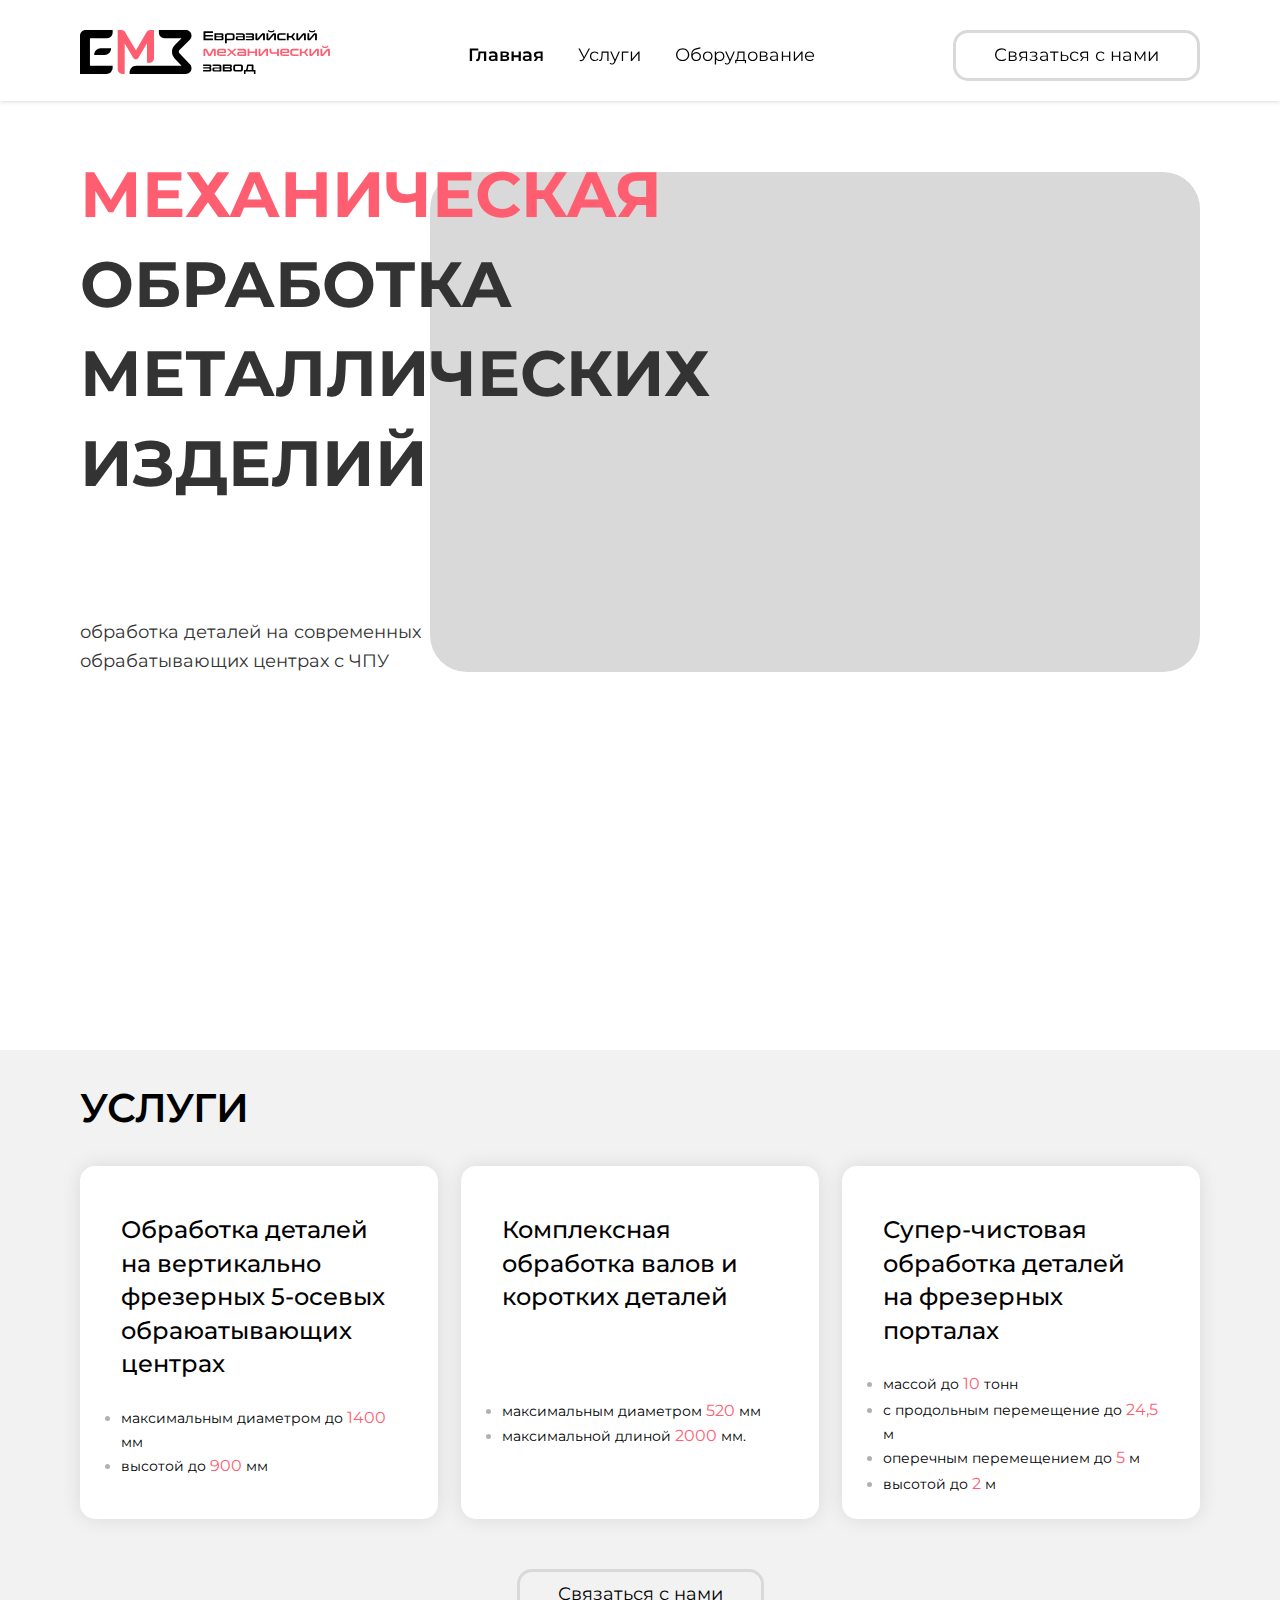
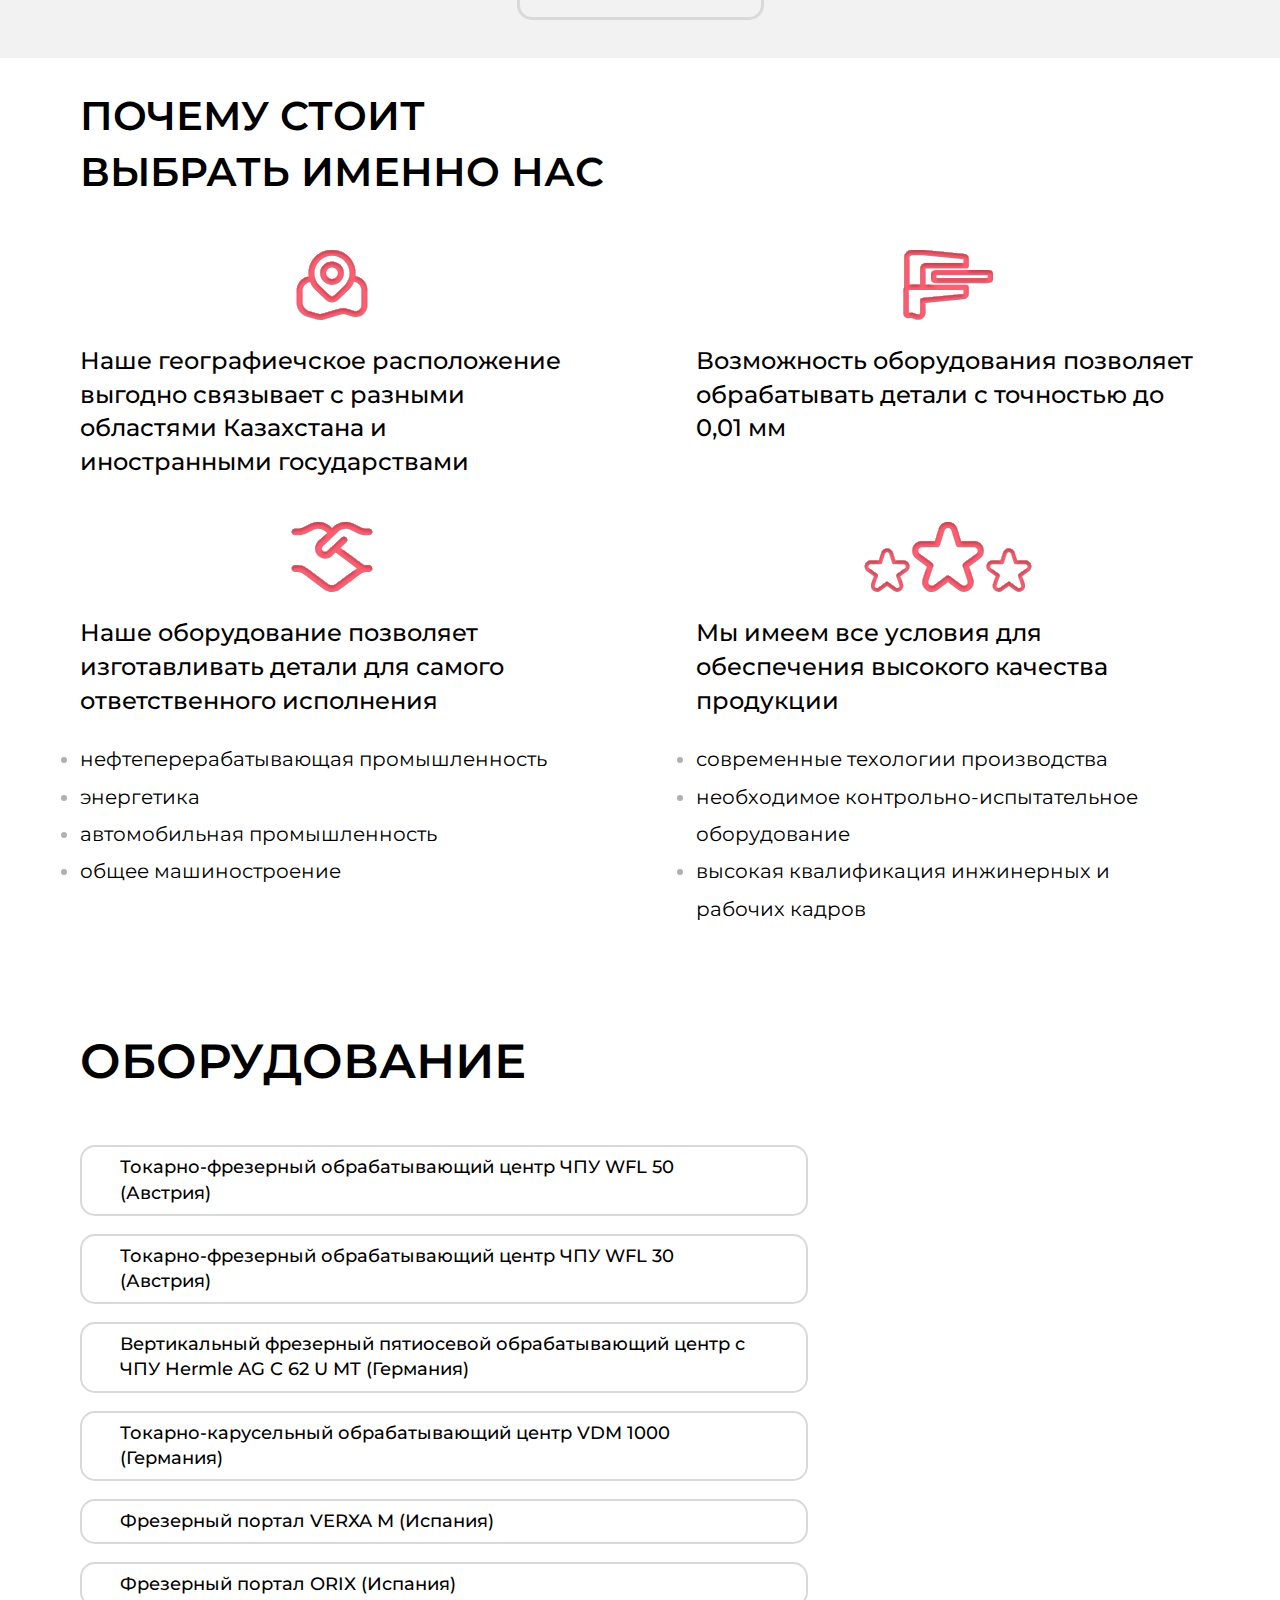
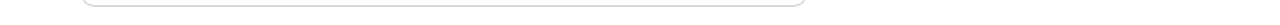
==== index.html @ 98f21f00 "first commit" ====
<!DOCTYPE html>
<html lang="ru">
<head>
    <meta charset="UTF-8">
    <meta name="viewport" content="width=device-width, initial-scale=1">
    <link rel="stylesheet" href="assets/css/style.css">
    <link href="https://fonts.googleapis.com/css?family=Kaushan+Script|Montserrat:300i,400,700&amp;subset=cyrillic-ext" rel="stylesheet">
    <link rel="stylesheet" href="https://use.fontawesome.com/releases/v5.7.2/css/all.css" integrity="sha384-fnmOCqbTlWIlj8LyTjo7mOUStjsKC4pOpQbqyi7RrhN7udi9RwhKkMHpvLbHG9Sr" crossorigin="anonymous">
    <title>EMZ</title>
</head>
<body>


<header class="header" id="header">
    <div class="container">
        <div class="header__inner">
            <div class="header__logo">
              <img class="header__logo__img" src="assets/images/logo/logoemz.svg">
            </div>

            <nav class="nav">
                <a class="nav__link active" href="#">Главная</a>
                <a class="nav__link" href="#">Услуги</a>
                <a class="nav__link" href="#">Оборудование</a>
            </nav>


            <a class="btn" href="#">Связаться с нами</a>


        </div>
    </div>
</header>


<div class="page">

    <div class="intro" id="intro">
        <div class="container">
            <div class="intro__inner">
              <div class="intro_img">
                <img class="intro_img_img" src="assets/images/intro/noname.svg" alt="">
              </div>
              <div class="intro_titles">
                <h2 class="intro__title_first">МЕХАНИЧЕСКАЯ</h2>
                <h2 class="intro__title">ОБРАБОТКА</h2>
                <h2 class="intro__title">МЕТАЛЛИЧЕСКИХ</h2>
                <h2 class="intro__title">ИЗДЕЛИЙ</h2>

                <p class="intro_p">
                  обработка деталей на современных обрабатывающих центрах с ЧПУ
                </p>
              </div>
            </div>
        </div>
    </div>                          <!-- /.intro -->

    <div class="services">
      <div class="container">
        <h2 class="services__title">УСЛУГИ</h2>
        <div class="service">
            <div class="service_item">
              <p class="services__text">Обработка деталей на вертикально фрезерных 5-осевых обраюатывающих центрах</p>
              <li class="services_row">максимальным диаметром до <span class="services__number">1400</span> мм</li>
              <li class="services_row">высотой до <span class="services__number">900</span> мм</li>
            </div>
            <div class="service_item">
              <p class="services__text">Комплексная обработка валов и коротких деталей</p>
              <p></p>
              <p></p>
              <li class="services_row">максимальным диаметром <span class="services__number">520</span> мм</li>
              <li class="services_row">максимальной длиной <span class="services__number">2000</span> мм.</li>

            </div>
            <div class="service_item">
              <p class="services__text">Супер-чистовая обработка деталей на фрезерных порталах</p>
              <li class="services_row">массой до <span class="services__number">10</span> тонн</li>
              <li class="services_row">с продольным перемещение до <span class="services__number">24,5</span> м</li>
              <li class="services_row">оперечным перемещением до <span class="services__number">5</span> м</li>
              <li class="services_row">высотой до <span class="services__number">2</span> м</li>
            </div>
        </div>
        <div class="services__btn">
          <a class="btn" href="#">Связаться с нами</a>
        </div>
      </div>
    </div>

    <div class="why_choose">
      <div class="container">
        <h2 class="why_choose__title">ПОЧЕМУ СТОИТ ВЫБРАТЬ ИМЕННО НАС</h2>
        <div class="why_choose_container">
          <div class="why">
            <img class="why_icon" src="assets\images\about\map.svg" alt="">
            <p class="why_text">Наше географиечское расположение выгодно связывает с разными областями Казахстана
и иностранными государствами</p>
          </div>
          <div class="why">
            <img class="why_icon" src="assets\images\about\tool.svg" alt="">
            <p class="why_text">Возможность оборудования позволяет обрабатывать детали с точностью до 0,01 мм</p>
          </div>
        </div>

        <div class="why_choose_container">
          <div class="why">
            <img class="why_icon" src="assets\images\about\hands.svg" alt="">
            <p class="why_text">Наше оборудование позволяет изготавливать детали для самого ответственного исполнения</p>
            <li class="why_row">нефтеперерабатывающая промышленность</li>
            <li class="why_row">энергетика</li>
            <li class="why_row">автомобильная промышленность</li>
            <li class="why_row">общее машиностроение</li>
          </div>
          <div class="why">
            <img class="why_icon" src="assets\images\about\stars.svg" alt="">
            <p class="why_text">Мы имеем все условия для обеспечения высокого качества продукции</p>
            <li class="why_row">современные техологии производства</li>
            <li class="why_row">необходимое контрольно-испытательное оборудование</li>
            <li class="why_row">высокая квалификация инжинерных и рабочих кадров</li>
          </div>
        </div>
      </div>
    </div>

    <div class="machine">
      <div class="container">
        <h2 class="machine__title">ОБОРУДОВАНИЕ</h2>
        <p class="machine__row">Токарно-фрезерный обрабатывающий центр ЧПУ WFL 50 (Австрия)</p>
        <p class="machine__row">Токарно-фрезерный обрабатывающий центр ЧПУ WFL 30 (Австрия)</p>
        <p class="machine__row">Вертикальный фрезерный пятиосевой обрабатывающий центр с ЧПУ Hermle AG C 62 U MT (Германия)</p>
        <p class="machine__row">Токарно-карусельный обрабатывающий центр VDM 1000 (Германия)</p>
        <p class="machine__row">Фрезерный портал VERXA M (Испания)</p>
        <p class="machine__row">Фрезерный портал ORIX (Испания)</p>

      </div>
    </div>
</div><!-- /.page -->

</body>
</html>
---- assets/css/style.css ----
@font-face {
 font-family: Conthrax; /* Имя шрифта */
 src: url("assets\fonts\conthrax.ttf"); /* Путь к файлу со шрифтом */
}

body {
    margin: 0; /* Обнуление отступов */
    font-family: 'Montserrat', sans-serif;

    font-size: 15px;
    line-height: 1.6;
    color: #333; /* */
}

*,
*:before,
*:after {
    box-sizing: border-box; /* Свойства width и height включают в себя значения padding и border, но не margin. */
}

h1, h2, h3, h4, h5, h6 {
    margin: 0; /* Обнуление отступов */
}

hr {
    display: block; /* Элемент показывается как блочный. Применение этого значения для строчных элементов, например <span>, заставляет его вести подобно блокам — происходит перенос строк в начале и в конце содержимого. */
    width: 100%; /* Ширина на всю ширину контейнера */
    height: 1px;
    margin: 40px 0;

    border: 0;
    background-color: #e5e5e5;
}


/* Page */
.page {
    overflow: hidden; /* Отображается только область внутри элемента, остальное будет скрыто. */
}


/* Container */
.container {
    width: 100%;
    max-width: 1150px; /* Максимально возможная ширина */
    padding: 0 15px;
    margin: 0 auto;
}



/* Intro */
.intro {
    margin-top: 150px;
    display: flex;
 /* Главная ось располагается вертикально и направлена сверху вниз. */
    justify-content: center; /* flex-контент располагается по центру */
    width: 100%;
    height: 100vh; /* Высота равна высоте экрана  */
    min-height: 500px;
    position: relative;

    background-color: #fff;
}

.intro__inner {
  width: 100%;
  position: relative;
  margin: 0 auto;
}

.intro_titles {
  position: absolute;
  margin: 0 auto;
  z-index: 2;
}

.intro_p {

  max-width: 400px;

  display: block;
   margin-top: 110px;

  font-family: 'Montserrat';
  font-style: normal;
  font-weight: 400;
  font-size: 18px;
}

.intro_img {

  position: absolute;
  margin: 0 auto;
  top: 22px;
  right: 0px;

  z-index: 1;
}

.intro_img_img {
  max-width: 800px;
  max-height: 500px;

  z-index: 0;
}

.intro__title_first {
  font-family: 'Montserrat';
  font-size: 64px;
  line-height: 140.5%;
z-index: 1000;
  color: #FF5E71;
}

.intro__title {
  font-family: 'Montserrat';
  font-size: 64px;
  line-height: 140.5%;

  z-index: 1000;
}

.intro__title:after {
    content: "";
    width: 60px;
    height: 3px;
    margin: 60px auto;

    background-color: #fff;
}

/* Header */
.header {
    width: 100%;
    padding-top: 30px;

    position: fixed;
    top: 0;
    left: 0;
    right: 0;
    z-index: 1000;

    background: rgba(255, 255, 255, 0.3);
    backdrop-filter: blur(50px);
    box-shadow: 0 0 5px rgba(0,0,0,0.2);

    border-radius: 0px;
}

.header.fixed {
    background-color: #eb8b8d;
    box-shadow: 0 3px 10px rgba(0, 0, 0, 0.2);

    position: fixed;
    top: 0;
    left: 0;
    right: 0;

    transform: translate3d(0, 0, 0);
}

/* .header.active {
    background-color: #eb8b8d;
} */

.header__inner {
    display: flex;
    justify-content: space-between;
    align-items: center;
    padding-bottom: 20px;
}

.header__logo {
}

.header__logo__img {
  max-width: 250px;
  max-height: 50px;
}

/* Nav */
.nav {
    font-size: 14px;
    /* text-transform: uppercase; */
}

.nav__link {
    /* display: inline-block;
    vertical-align: top; /* Выравнивает верх блока по верхней части строки. */
    margin: 0 15px;
    position: relative;

    color: #000000;
    text-decoration: none;

    transition: color .1s linear; */

    font-family: 'Montserrat';
    font-style: normal;
    font-weight: 400;
    font-size: 18px;
    line-height: 22px;
    /* identical to box height */

    text-align: center;

    color: #000000;
}

.nav__link:after {
    content: "";
    display: block;
    width: 100%;
    height: 3px;

    background-color: #FF5E71;
    opacity: 0;

    position: absolute;
    top: 100%;
    left: 0;
    z-index: 1;

    transition: opacity .1s linear;
}

.nav__link:hover {
    color: #FF5E71;
}

.nav__link:hover:after,
.nav__link.active:after {
    /* opacity: 1; */
}

.nav__link.active {
    /* color: #fce38a; */
    font-family: 'Montserrat';
    font-style: normal;
    font-weight: 600;
    font-size: 18px;
    line-height: 22px;
    /* identical to box height */

    text-align: center;

    color: #000000;
}

.nav_button {
  display: inline-block;
  width: 233px;
  height: 48px;
  box-sizing: border-box;
  text-align: center;
  color: #fff;
  text-decoration: none;
  border-radius: 15px;
  border: 3px solid #D9D9D9;
  position: relative;
}

.nav_button {
  display: inline-block;
  vertical-align: top;
  padding: 8px 30px;

  border: 3px solid #D9D9D9;
  border-radius: 15px;

  font-size: 14px;
  font-weight: 700;
  color: #fff;
  text-transform: uppercase;
  text-decoration: none;

  transition: background .1s linear, color .1s linear;
}

.nav_button:hover {
    background-color: #fff;
    color: #333;
}

/* Button */
.btn {
    /* display: inline-block; */
    /* vertical-align: top; */
    padding: 8px 38px;

    border: 3px solid #D9D9D9;
    border-radius: 15px;

    font-family: 'Montserrat';
    font-size: 18px;
    font-weight: 400;
    color: #000;
    text-decoration: none;

    transition: background .1s linear, color .1s linear, border .1s linear;
}

.btn:hover {
    background-color: #FF5E71;
    border-color: #FF5E71;
    color: #fff;
}

/* Services */
.services {
  max-height: 900px;
  background-color: #F2F2F2;
}

.services__title {
  /* margin-left: 20%; */

  padding-top: 30px;
  padding-bottom: 30px;

  font-family: 'Montserrat';
font-style: normal;
font-weight: 600;
font-size: 40px;
line-height: 140.5%;
/* or 67px */

display: flex;
align-items: center;

color: #000000;
}

.service {
  display: flex;
  flex-wrap: wrap;
  justify-content: space-between;

  padding-bottom: 50px;
}

.service_item {
  max-width: 32%;
  max-height: 450px;


  padding: 20px 38px;

  border: 3px solid #fff;
  border-radius: 15px;
  background-color: #fff;

  display: flex;
  /* justify-content: center; */
  flex-direction: column;

  box-shadow: 0 0 20px rgba(0,0,0,0.1);
}

.services__text {
  position: relative;
  font-family: 'Montserrat';
  font-style: normal;
  font-weight: 500;
  font-size: 24px;
  line-height: 140%;
  align-items: center;

  color: #000000;
}

.services_row {
  font-family: 'Montserrat';
font-style: normal;
font-weight: 400;
font-size: 14px;

color: #000000;
}

.services_row::marker {
  unicode-bidi: isolate;
    font-variant-numeric: tabular-nums;
    text-transform: none;
    text-indent: 0px !important;
    text-align: start !important;
    text-align-last: start !important;
    color: #B1B1B1;
}

.services__number {
  font-family: 'Montserrat';
font-style: normal;
font-weight: 400;
font-size: 16px;

color: #FF5E71;
}

.services__btn {
    display: flex;
    justify-content: center;

    padding-bottom: 38px;
} /* /Services */

/* Why Choose */

.why_choose__title {
  /* margin-left: 20%; */
  max-width: 50%;

  padding-top: 30px;
  padding-bottom: 30px;

  font-family: 'Montserrat';
  font-style: normal;
  font-weight: 600;
  font-size: 40px;
  line-height: 140.5%;

  color: #000000;
}

.why_choose_container {
  margin-top: 20px;
  display: flex;
  justify-content: space-between;
}

.why {
  max-width: 45%;
  display: flex;
  flex-direction: column;
}

.why_icon {
  max-height: 70px;
}

.why_text {
  font-family: 'Montserrat';
  font-style: normal;
  font-weight: 500;
  font-size: 24px;
  line-height: 140.5%;
  color: #000000;
}

.why_row {
  font-family: 'Montserrat';
  font-style: normal;
  font-weight: 400;
  font-size: 20px;
  line-height: 187.5%;
  color: #000000;
}

.why_row::marker {
  unicode-bidi: isolate;
    font-variant-numeric: tabular-nums;
    text-transform: none;
    text-indent: 0px !important;
    text-align: start !important;
    text-align-last: start !important;
    color: #B1B1B1;
}

.machine__title {
  margin-top: 100px;
  margin-bottom: 50px;

  font-family: 'Montserrat';
  font-style: normal;
  font-weight: 600;
  font-size: 48px;
  line-height: 140.5%;
  color: #000000;
}

.machine__row {
  max-width: 65%;
  padding: 8px 38px;

  border: 2px solid #D9D9D9;
  border-radius: 15px;

  font-family: 'Montserrat';
  font-style: normal;
  font-weight: 500;
  font-size: 18px;
  line-height: 140.5%;
  /* identical to box height, or 34px */

  display: flex;
  align-items: flex-end;

  color: #000000;
}

/* Section */
.section {
    padding: 80px 0;
}

.section--devices {
    margin-bottom: 40px;
    padding-bottom: 0;

    background: url("../images/devices-bg.jpg") center no-repeat;
    -webkit-background-size: cover;
    background-size: cover;
}

.section--gray {
    background-color: #f8f8f8;
}

.section--clients {
    background: #f5f5f5 url("../images/clients-bg.jpg") center no-repeat;
    -webkit-background-size: cover;
    background-size: cover;
}

.section--map {
    padding: 40px 0;
    background: #e6e6e6 url("../images/map-bg.jpg") center no-repeat / cover;
}

.section__header {
    width: 100%;
    max-width: 950px;
    margin: 0 auto 50px;

    text-align: center;
}

.section__suptitle {
    font-family: 'Kaushan Script', cursive;
    font-size: 24px;
    color: #333;
}

.section__title {
    font-size: 30px;
    font-weight: 700;
    color: #333;
    text-transform: uppercase;
}

.section__title:after {
    content: "";
    display: block;
    width: 60px;
    height: 3px;
    margin: 30px auto;

    background-color: #f38181;
}

.section__text {
    font-size: 15px;
    color: #999;
}



/* Card */
.card {
    margin: 80px -15px 0;
    display: flex;
    flex-wrap: wrap;
    justify-content: space-between;
}

.card__item {
    width: 33.33333%;
    padding: 0 15px;
}

.card__inner {
    position: relative;
    background-color: #95e1d3;
}

.card__inner:hover .card__img {
    transform: translate3d(-10px, -10px, 0);
}

.card__inner:hover .card__img img {
    opacity: .1;
}

.card__inner:hover .card__text {
    opacity: 1;
}

.card__img {
    background: linear-gradient(to bottom, #f38181, #fce38a);

    transition: transform .2s linear;
}

.card__img img {
    display: block;
    max-width: 100%;
    height: auto;
    transition: opacity .1s linear;
}

.card__text {
    width: 100%;

    font-size: 18px;
    color: #fff;
    text-transform: uppercase;
    font-weight: 700;
    text-align: center;
    opacity: 0;

    position: absolute;
    top: 50%;
    left: 0;
    z-index: 2;
    transform: translate3d(0, -50%, 0);

    transition: opacity .2s linear;
}

.card__info {
    margin-top: 20px;

    text-align: center;
}

.card__name {
    margin-bottom: 5px;

    font-size: 14px;
    color: #333;
    text-transform: uppercase;
}

.card__prof {
    font-size: 15px;
    font-style: italic;
    font-weight: 300;
    color: #999;
}



/* Statistics */
.statistics {
    background-color: #95e1d3;
}

.stat {
    display: flex;
    flex-wrap: wrap;
}

.stat__item {
    flex: 1 1 0;
    padding: 70px 25px;

    border-left: 1px solid #b5eae0;

    text-align: center;
    color: #fff;
}

.stat__item:last-child {
    border-right: 1px solid #b5eae0;
}

.stat__count {
    margin-bottom: 10px;

    font-size: 72px;
    font-weight: 700;
    line-height: 1;
}

.stat__text {
    font-size: 14px;
    text-transform: uppercase;
}


/* Services */

/* .services {
    display: flex;
    flex-wrap: wrap;
}

.services__item {
    width: 33.33333%;
    padding: 0 35px 40px 85px;
    position: relative;
    margin-bottom: 40px;
}

.services__item--border {
    border-bottom: 1px solid #e5e5e5;
}

.services__icon {
    position: absolute;
    top: 0;
    left: 28px;
    z-index: 1;
}

.services__title {
    margin-bottom: 10px;

    font-size: 14px;
    color: #333;
    text-transform: uppercase;
}

.services__text {
    font-size: 15px;
    color: #999;
} */

/* Devices */

.devices {
    width: 100%;
    max-width: 600px;
    margin: 0 auto;
    position: relative;
}

.devices__item {
    display: block;
    max-width: 100%;
    height: auto;
}

.devices__item--iphone {
    position: absolute;
    bottom: -80px;
    right: 0;
    z-index: 1;
}


/* We do */
.wedo {
    display: flex;
    flex-wrap: wrap;
    margin: 0 -15px;
}

.wedo__item {
    width: 50%;
    padding: 0 15px;
}

.wedo__img {
    display: block;
    max-width: 100%;
    height: auto;
}

/* Accordion */

.accordion__item {
    margin-bottom: 10px;
    border: 1px solid #e5e5e5;
}

.accordion__item.active .accordion__content {
    display: block;
}

.accordion__item.active .accordion__header {
    border-bottom-color: #e5e5e5;
}

.accordion__item.active .accordion__header:after {
    transform: translateY(-50%) rotate(-45deg);
    margin-top: 5px;
}

.accordion__header {
    padding: 15px 20px 15px 65px;
    position: relative;

    border-bottom: 1px solid transparent;
    cursor: pointer;
}

.accordion__header:after {
    content: "";
    display: block;
    width: 16px;
    height: 16px;

    border-top: 2px solid #ccc;
    border-right: 2px solid #ccc;

    position: absolute;
    top: 50%;
    right: 20px;
    z-index: 1;

    transform: translateY(-50%) rotate(135deg);
}

.accordion__icon {
    position: absolute;
    top: 50%;
    left: 20px;
    z-index: 1;

    transform: translateY(-50%);
}

.accordion__content {
    padding: 15px 20px;
    display: none;

    font-size: 15px;
    color: #999;
    font-style: italic;
    font-weight: 300;
}

.accordion__title {
    font-size: 14px;
    color: #333;
    text-transform: uppercase;
}



/* Reviews */
.reviews {
    padding: 0 110px;
    position: relative;
}

.reviews__item {
    padding-left: 255px;
    position: relative;
}

.reviews__photo {
    display: block;
    width: 210px;
    height: 210px;

    border: 2px solid #95e1d3;
    border-radius: 50%;

    position: absolute;
    top: 0;
    left: 0;
    z-index: 1;
}

.reviews__text {
    margin-bottom: 15px;

    font-size: 24px;
    font-style: italic;
    font-weight: 300;
    color: #999;
}

.reviews__author {
    font-family: 'Kaushan Script', cursive;
    font-size: 24px;
    color: #333;
}

.reviews__author:before {
    content: "";
    display: inline-block;
    vertical-align: middle;
    width: 60px;
    height: 3px;
    margin-right: 10px;

    background-color: #f38181;
}

.reviews__btn {
    font-size: 0;
    color: transparent;

    position: absolute;
    top: 50%;
    z-index: 1;
    transform: translateY(-50%);
}

.reviews__btn:after {
    content: "";
    display: block;
    width: 16px;
    height: 16px;

    border-top: 2px solid #ccc;
    border-left: 2px solid #ccc;
}

.reviews__btn--prev {
    left: 0;
    transform: rotate(-45deg);
}

.reviews__btn--next {
    right: 0;
    transform: rotate(135deg);
}


/* Social */
.social {
    display: flex;
    justify-content: center;
}

.social__item {
    width: 55px;
    height: 55px;
    padding: 12px 10px;

    background-color: #fce38a;
    border-right: 1px solid #f38181;

    font-size: 30px;
    text-decoration: none;
    color: #f38181;
    line-height: 1;

    transition: background .1s linear, color .1s linear;
}

.social__item:last-child {
    border-right: 0;
}

.social__item:hover {
    color: #fff;
    background-color: #f38181;
}


/* Logos */
.logos {
    display: flex;
    justify-content: space-between;
    align-items: center;
    margin: 0 -15px;
}

.logos__item {
    padding: 0 15px;
}

.logos__img {
    display: block;
    max-width: 100%;
    height: auto;
}


/* Works */
.works {
    display: flex;
}

.works__col {
    flex: 1 1 0;
}

.works__item {
    position: relative;

    background: linear-gradient(to bottom, #f38181, #fce38a);
}

.works__item:hover .works__image {
    opacity: .1;
}

.works__item:hover .works__info {
    opacity: 1;
}

.works__image {
    display: block;
    max-width: 100%;
    height: auto;

    transition: opacity .2s linear;
}

.works__info {
    width: 100%;
    padding: 0 15px;

    text-align: center;
    color: #fff;
    opacity: 0;

    position: absolute;
    top: 50%;
    left: 0;
    z-index: 1;

    transform: translate3d(0, -50%, 0);
    transition: opacity .2s linear;
}

.works__title {
    margin-bottom: 5px;

    font-size: 14px;
    text-transform: uppercase;
}

.works__text {
    font-size: 15px;
    font-weight: 300;
    font-style: italic;
}



/* Clients */
.clients {
    display: flex;
    flex-wrap: wrap;
    margin-top: 70px;
}

.clients__item {
    width: 50%;
    padding: 0 45px 0 175px;
    position: relative;
    margin-bottom: 60px;
}

.clients__photo {
    width: 110px;
    height: 110px;

    border-radius: 50%;

    position: absolute;
    top: 0;
    left: 40px;
    z-index: 1;
}

.clients__name {
    margin-bottom: 5px;

    font-size: 14px;
    color: #333;
    text-transform: uppercase;
}

.clients__prof {
    font-size: 15px;
    color: #333;
    font-style: italic;
    font-weight: 300;
}

.clients__text {
    font-size: 15px;
    color: #999;
}

.clients__text:before {
    content: "";
    display: block;
    width: 60px;
    height: 3px;
    margin: 15px 0;

    background-color: #f38181;
}


/* Blog */

.blog {
    display: flex;
    flex-wrap: wrap;
    justify-content: space-between;
}

.blog__item {
    width: 31%;
}

.blog__header {
    position: relative;
    margin-bottom: 14px;
}

.blog__photo {
    display: block;
    max-width: 100%;
    height: auto;
}

.blog__date {
    padding: 10px 20px;

    background-color: #95e1d3;

    font-style: italic;
    font-size: 15px;
    color: #fff;
    font-weight: 300;
    text-align: center;

    position: absolute;
    bottom: 10px;
    left: -10px;
    z-index: 1;
}

.blog__date-day {
    font-size: 30px;
    line-height: 1;
    font-weight: 700;
    font-style: normal;
}

.blog__content {
    margin-bottom: 14px;
}

.blog__title {
    margin-bottom: 10px;

    font-size: 14px;
    color: #333;
    text-transform: uppercase;
}

.blog__title a {
    color: inherit;
    text-decoration: none;
}

.blog__title a:hover {
    text-decoration: underline;
}

.blog__text {
    font-size: 15px;
    color: #999;
}

.blog__footer {
    padding-top: 14px;
    border-top: 1px solid #e5e5e5;

    font-size: 15px;
    font-weight: 300;
    font-style: italic;
    color: #999;
}

.blog-stat__item {
    display: inline-block;
    vertical-align: top;
    margin-right: 10px;
}

.blog-stat__item i {
    color: #95e1d3;
}


/* Map */

.map {
    text-align: center;
}

.map__title {
    font-size: 24px;
    color: #f38181;
    font-weight: 700;
    text-transform: uppercase;
}

.map__title:after {
    content: "";
    display: block;
    width: 60px;
    height: 3px;
    margin: 15px auto 0;

    background-color: #f38181;
}

.map__title a {
    color: inherit;
    text-decoration: none;
}

.map__title a:hover {
    text-decoration: underline;
}



/* Footer */
.footer {
    padding-top: 65px;

    background-color: #f8f8f8;
}

.footer__inner {
    display: flex;
    flex-wrap: wrap;
    justify-content: space-between;
    margin: 0 -15px;
    padding-bottom: 65px;
}

.footer__col {
    padding: 0 15px;
}

.footer__col--first {
    width: 40%;
}

.footer__col--second {
    width: 29%;
}

.footer__col--third {
    width: 22%;
}

.footer__logo {
    margin-bottom: 30px;

    font-size: 46px;
    font-weight: 700;
    color: #ccc;
}

.footer__text {
    margin-bottom: 30px;

    font-size: 15px;
    color: #999;
}

.footer__social {
    margin-bottom: 25px;
}

.footer__social-header {
    padding-bottom: 15px;

    font-size: 14px;
    color: #333;

    border-bottom: 1px solid #e5e5e5;
}

.footer__social-header b {
    font-size: 18px;
}

.footer__social-content {
    padding-top: 15px;

    font-size: 15px;
    color: #999;
    font-style: italic;
    font-weight: 300;
}

.footer__social-content a {
    display: inline-block;
    vertical-align: middle;
    margin-left: 10px;

    font-size: 18px;
    color: #95e1d3;
}

.footer__title {
    margin: 30px 0;

    font-size: 14px;
    color: #333;
    text-transform: uppercase;
}



/* Blogs */
.blogs__item {
    display: flex;
    align-items: center;
    margin-bottom: 30px;
}

.blogs__img {
    width: 120px;
    height: 80px;
}

.blogs__content {
    padding-left: 20px;
}

.blogs__title {
    display: block;
    margin-bottom: 5px;

    color: #333;
    font-size: 12px;
    line-height: 1.5;
    text-transform: uppercase;
    text-decoration: none;
}

.blogs__title:hover {
    text-decoration: underline;
}

.blogs__date {
    font-size: 13px;
    color: #999;
    font-style: italic;
    font-weight: 300;
}


/* Instagram */
.instagram {
    display: flex;
    flex-wrap: wrap;
    justify-content: space-between;
}

.instagram__item {
    width: 33%;
    border-bottom: 1px solid #fff;
}

.instagram__item img {
    display: block;
    max-width: 100%;
    height: auto;
}


/* Subscribe */
.subscribe {
    width: 100%;
    max-width: 380px;
    display: flex;
}

.subscribe__input {
    width: 60%;
    height: 40px;
    padding: 12px;

    background: #fff;
    border: 1px solid #e7e7e7;
    border-right: 0;

    font-family: 'Montserrat', sans-serif;
    font-size: 15px;
    line-height: 1.1;
    color: #333;
    font-style: italic;
    font-weight: 300;
}

.subscribe__input::placeholder {
    color: #ccc;
}

.subscribe__input:focus {
    outline: 0;
    border-color: #95e1d3;
}

.subscribe__btn {
    width: 40%;
    height: 40px;
    padding: 12px 30px;

    background-color: #95e1d3;
    border: 0;
    cursor: pointer;

    font-family: 'Montserrat', sans-serif;
    font-size: 14px;
    line-height: 1.1;
    font-weight: 700;
    color: #fff;
    text-transform: uppercase;

    transition: background .2s linear;
}

.subscribe__btn:hover {
    background-color: #74c7b8;
}

.subscribe__btn:focus {
    outline: 0;
}


/* Copyright */
.copyright {
    padding: 20px 0;

    border-top: 1px solid #e5e5e5;

    font-size: 14px;
    color: #333;
    text-align: center;
}

.copyright span {
    color: #f38181;
}




@media (max-width: 1230px) {

    /* Intro */
    .intro__suptitle {
        font-size: 52px;
    }

    .intro__title {
        font-size: 120px;
    }

    /* Reviews */
    .reviews__text {
        font-size: 20px;
    }
}

@media (max-width: 990px) {

    /* Intro */
    .intro__suptitle {
        font-size: 32px;
    }

    .intro__title {
        font-size: 80px;
    }

    /* Stat */
    .stat {
       justify-content: center;
    }

    .stat__item {
        flex: none;
        width: 33.33333%;
        padding-top: 30px;
        padding-bottom: 30px;

        border: 0;
    }

    .stat__item:last-child {
        border-right: 0;
    }

    /* Services */
    .services__item {
        width: 50%;
        padding-bottom: 0;
    }

    .services__item--border {
        border-bottom: 0;
    }

    /* Reviews */
    .reviews {
        padding: 0 60px;
    }

    .reviews__photo {
        width: 150px;
        height: 150px;
    }

    .reviews__item {
        padding-left: 175px;
    }

    /* Clients */
    .clients {
        max-width: 600px;
        margin: 0 auto;
    }

    .clients__item {
        width: 100%;
        padding-right: 0;
    }

    .clients__item:last-child {
        margin-bottom: 0;
    }


    /* Footer */
    .footer__col--first {
        width: 100%;
    }

    .footer__col--second,
    .footer__col--third {
        width: 50%;
    }

    /* Instagram */
    .instagram {
        justify-content: flex-start;
    }

    .instagram__item {
        width: auto;
        border-right: 1px solid white;
    }
}

@media (max-width: 770px) {

    /* Intro */
    .intro {
        min-height: 650px;
    }


    /* Header */
    .header {
        padding: 10px 0;
    }

    /* Nav */
    .nav {
        display: none;
        width: 100%;

        position: absolute;
        top: 100%;
        left: 0;

        background-color: #eb8b8d;
    }

    .nav__link {
        display: block;
        margin: 0;
        padding: 8px 20px;
    }

    .nav-toggle {
        display: block;
    }


    /* Section */
    .section {
        padding: 40px 0;
    }

    .section--devices {
        padding-bottom: 0;
    }


    /* Card */
    .card {
        margin-top: 50px;
        justify-content: center;
    }

    .card__item {
        width: 100%;
        max-width: 410px;
        margin-bottom: 30px;
    }

    .card__item:last-child {
        margin-bottom: 0;
    }


    /* Slider */
    .slider__text {
        display: none;
    }

    .slider__item.active:before {
        width: 50%;
    }

    /* Services */
    .services {
        justify-content: center;
    }

    .services__item {
        width: 100%;
        max-width: 400px;
        padding-left: 55px;
        padding-right: 0;
    }

    .services__icon {
        left: 0;
    }


    /* Wedo */
    .wedo__img {
        display: none;
    }

    .wedo__item {
        width: 100%;
    }

    /* Reviews */
    .reviews__photo {
        position: static;
        margin: 0 auto 20px;
    }

    .reviews__item {
        padding-left: 0;
    }

    .reviews__text {
        font-size: 16px;
    }

    .reviews__author {
        font-size: 20px;
    }

    /* Works */
    .works {
        flex-wrap: wrap;
    }

    .works__col {
        flex: none;
        width: 50%;
    }

    /* Blog */
    .blog {
        max-width: 380px;
        margin: 0 auto;
    }

    .blog__item {
        width: 100%;
        margin-bottom: 30px;
    }

    .blog__item:last-child {
        margin-bottom: 0;
    }


    /* Footer */
    .footer__col--second,
    .footer__col--third {
        width: 100%;
    }
}


@media (max-width: 575px) {

    /* Intro */
    .intro__suptitle {
        font-size: 22px;
    }

    .intro__title {
        font-size: 40px;
    }

    /* Section */
    .section__header {
        margin-bottom: 50px;
    }

    .section__suptitle {
        font-size: 20px;
    }

    .section__title {
        font-size: 24px;
    }

    .section__title:after {
        margin: 20px auto;
    }

    /* Stat */
    .stat__item {
        width: 100%;

        border-bottom: 1px solid #b5eae0;
    }

    .stat__item:last-child {
        border-bottom: 0;
    }

    .stat__count {
        font-size: 52px;
    }


    /* Devices */
    .devices {
        max-width: 320px;
    }

    .devices__item--iphone {
        width: 180px;
        bottom: -50px;
        right: -80px;
    }


    /* Reviews */
    .reviews {
        padding: 0;
    }

    .reviews__btn {
        top: 18%;
    }

    /* Logos */
    .logos {
        flex-wrap: wrap;
        justify-content: center;
    }

    .logos__item {
        width: 50%;
        margin-bottom: 20px;
    }

    .logos__img {
        margin: 0 auto;
    }

    /* Works */
    .works__col {
        width: 100%;
    }


    /* Clients */
    .clients__photo {
        position: static;
    }

    .clients__item {
        padding-left: 0;
        text-align: center;
    }

    .clients__text:before {
        margin: 15px auto;
    }


    /* Blogs */
    .blogs__img {
        width: 80px;
        height: 50px;
    }

    .blogs__title {
        font-size: 10px;
    }

    /* Subscribe */
    .subscribe {
        flex-wrap: wrap;
        max-width: none;
    }

    .subscribe__input {
        margin-bottom: 10px;
        border-right: 1px solid #e7e7e7;
    }

    .subscribe__input,
    .subscribe__btn {
        width: 100%;
    }

}
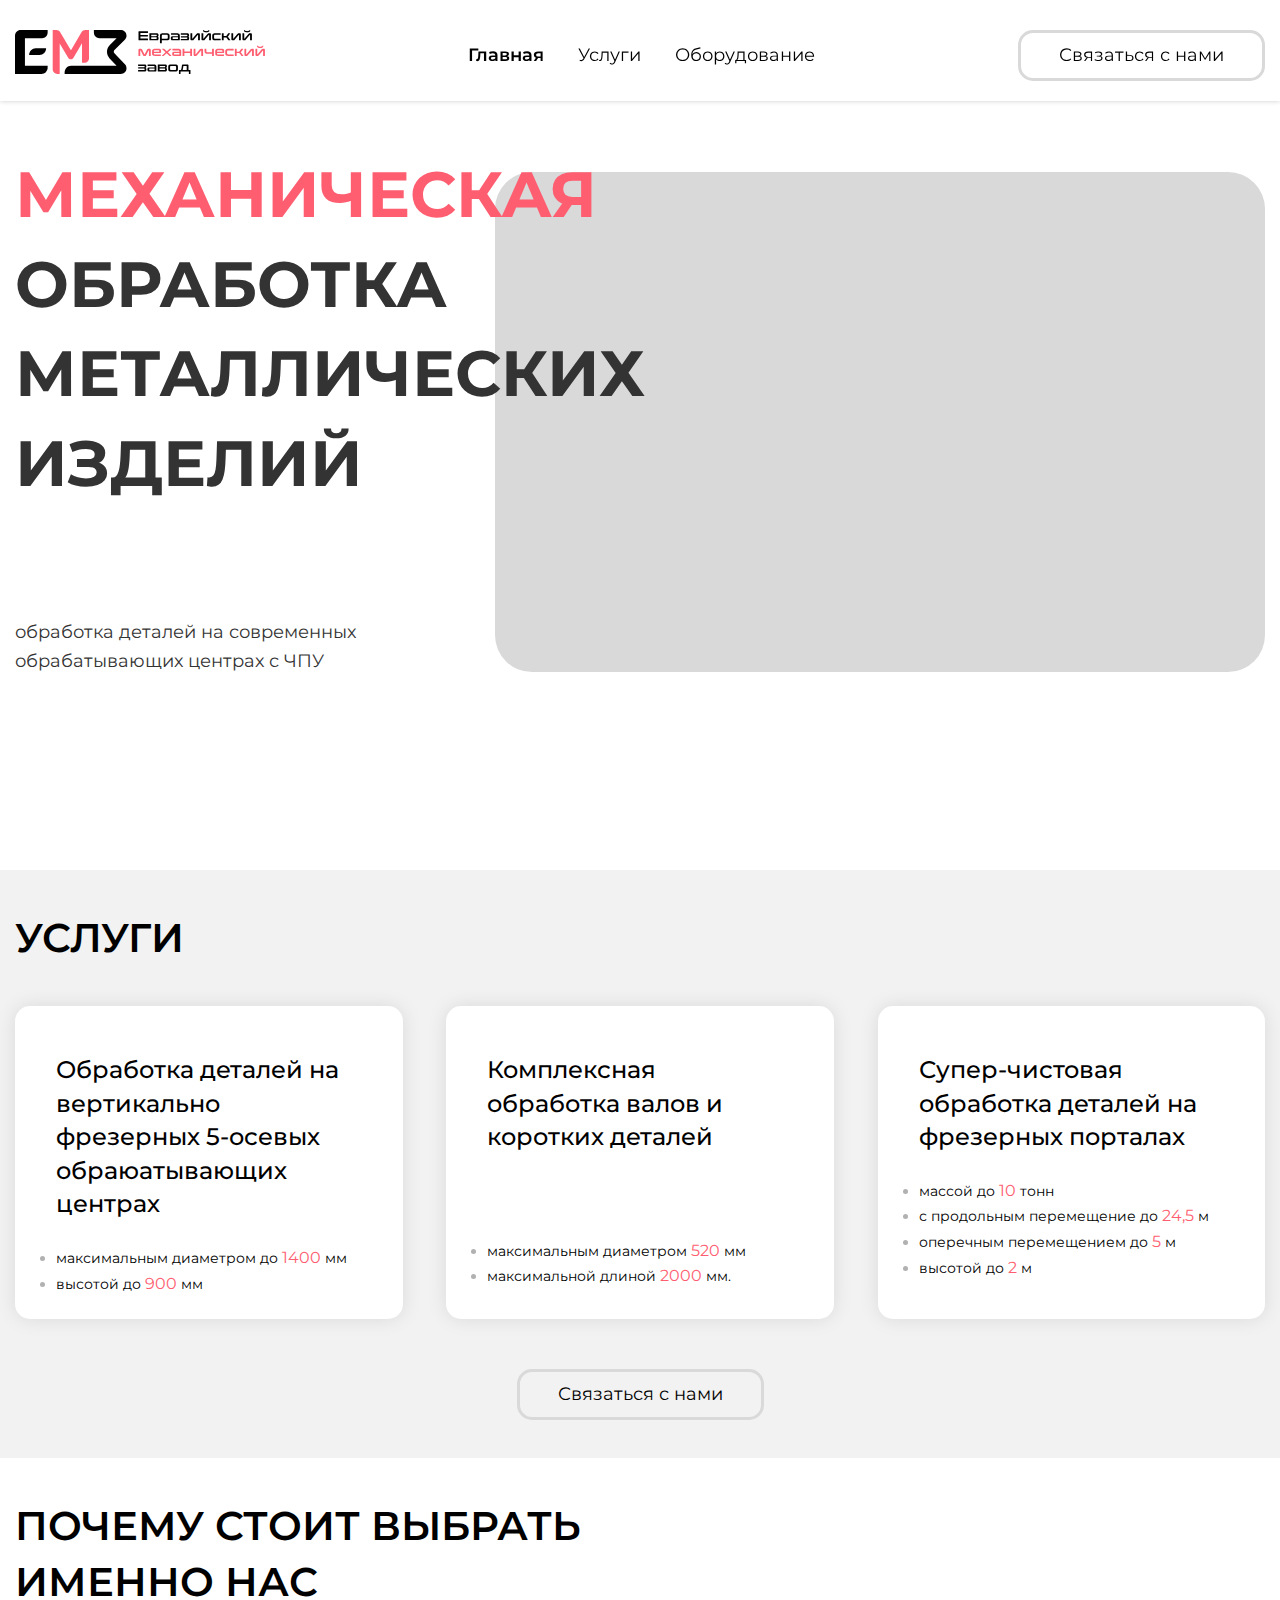
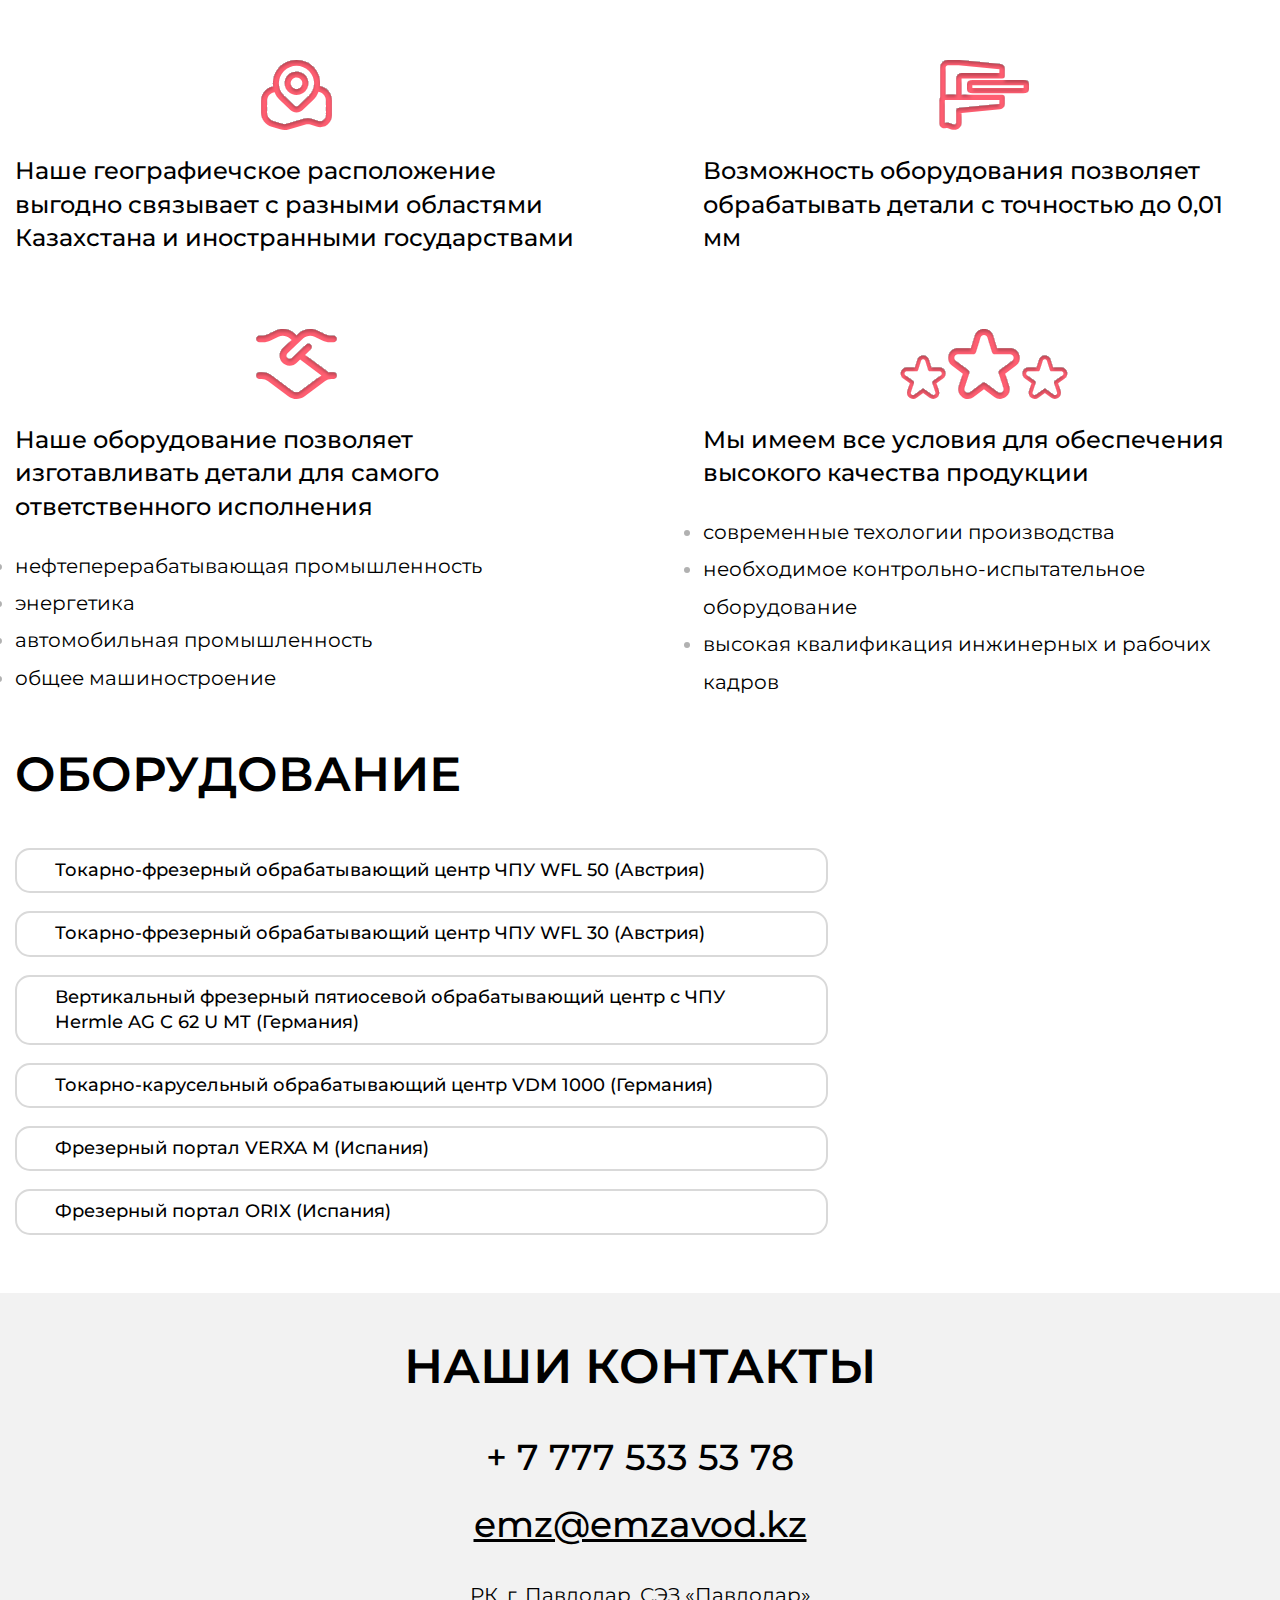
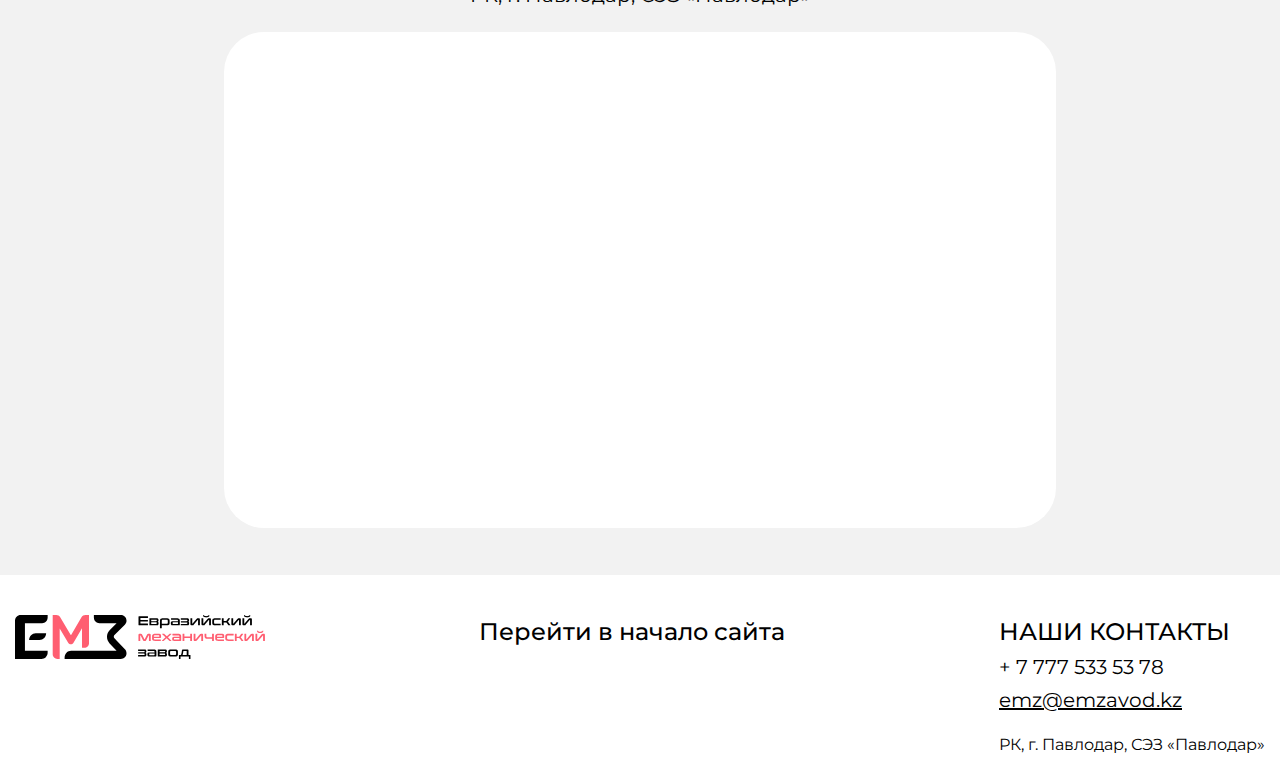
==== commit 2b7031c5: "second commit" ====
--- a/index.html
+++ b/index.html
@@ -92,8 +92,7 @@
         <div class="why_choose_container">
           <div class="why">
             <img class="why_icon" src="assets\images\about\map.svg" alt="">
-            <p class="why_text">Наше географиечское расположение выгодно связывает с разными областями Казахстана
-и иностранными государствами</p>
+            <p class="why_text">Наше географиечское расположение выгодно связывает с разными областями Казахстана и иностранными государствами</p>
           </div>
           <div class="why">
             <img class="why_icon" src="assets\images\about\tool.svg" alt="">
@@ -130,9 +129,41 @@
         <p class="machine__row">Токарно-карусельный обрабатывающий центр VDM 1000 (Германия)</p>
         <p class="machine__row">Фрезерный портал VERXA M (Испания)</p>
         <p class="machine__row">Фрезерный портал ORIX (Испания)</p>
-
       </div>
     </div>
+
+    <div class="contacts">
+      <div class="container">
+        <div class="contacts_container">
+          <h2 class="contacts_title">НАШИ КОНТАКТЫ</h2>
+          <a class="contact_tel" href="tel:+77775335378">+ 7 777 533 53 78</a>
+          <a class="contact_email" href="mailto:emz@emzavod.kz">emz@emzavod.kz</a>
+          <p class="contact_addres">РК, г. Павлодар, СЭЗ «Павлодар»</p>
+          <div class="map">
+            <img src="assets\images\map.svg" alt="">
+          </div>
+        </div>
+      </div>
+    </div>
+
+    <footer class="footer">
+      <div class="container">
+        <div class="footer_container">
+          <div class="header__logo">
+            <img class="header__logo__img" src="assets/images/logo/logoemz.svg">
+          </div>
+          <div class="footer_return">
+            <p class="footer_text">Перейти в начало сайта</p>
+          </div>
+          <div class="footer_contacts">
+            <h2 class="footer_contacts_title">НАШИ КОНТАКТЫ</h2>
+            <a class="footer_contact_tel" href="tel:+77775335378">+ 7 777 533 53 78</a>
+            <a class="footer_contact_email" href="mailto:emz@emzavod.kz">emz@emzavod.kz</a>
+            <p class="footer_contact_addres">РК, г. Павлодар, СЭЗ «Павлодар»</p>
+          </div>
+        </div>
+      </div>
+    </footer>
 </div><!-- /.page -->
 
 </body>
--- a/assets/css/style.css
+++ b/assets/css/style.css
@@ -1,7 +1,3 @@
-@font-face {
- font-family: Conthrax; /* Имя шрифта */
- src: url("assets\fonts\conthrax.ttf"); /* Путь к файлу со шрифтом */
-}
 
 body {
     margin: 0; /* Обнуление отступов */
@@ -42,7 +38,7 @@
 /* Container */
 .container {
     width: 100%;
-    max-width: 1150px; /* Максимально возможная ширина */
+    max-width: 1400px; /* Максимально возможная ширина */
     padding: 0 15px;
     margin: 0 auto;
 }
@@ -56,7 +52,7 @@
  /* Главная ось располагается вертикально и направлена сверху вниз. */
     justify-content: center; /* flex-контент располагается по центру */
     width: 100%;
-    height: 100vh; /* Высота равна высоте экрана  */
+    height: 80vh; /* Высота равна высоте экрана  */
     min-height: 500px;
     position: relative;
 
@@ -80,7 +76,7 @@
   max-width: 400px;
 
   display: block;
-   margin-top: 110px;
+  margin-top: 110px;
 
   font-family: 'Montserrat';
   font-style: normal;
@@ -109,7 +105,7 @@
   font-family: 'Montserrat';
   font-size: 64px;
   line-height: 140.5%;
-z-index: 1000;
+  z-index: 1000;
   color: #FF5E71;
 }
 
@@ -141,8 +137,8 @@
     right: 0;
     z-index: 1000;
 
-    background: rgba(255, 255, 255, 0.3);
-    backdrop-filter: blur(50px);
+    background: rgba(255, 255, 255, 0.9);
+    /* backdrop-filter: blur(50px); */
     box-shadow: 0 0 5px rgba(0,0,0,0.2);
 
     border-radius: 0px;
@@ -316,8 +312,8 @@
 .services__title {
   /* margin-left: 20%; */
 
-  padding-top: 30px;
-  padding-bottom: 30px;
+  padding-top: 40px;
+  padding-bottom: 40px;
 
   font-family: 'Montserrat';
 font-style: normal;
@@ -341,7 +337,7 @@
 }
 
 .service_item {
-  max-width: 32%;
+  max-width: 31%;
   max-height: 450px;
 
 
@@ -411,8 +407,7 @@
   /* margin-left: 20%; */
   max-width: 50%;
 
-  padding-top: 30px;
-  padding-bottom: 30px;
+  padding-top: 40px;
 
   font-family: 'Montserrat';
   font-style: normal;
@@ -424,7 +419,7 @@
 }
 
 .why_choose_container {
-  margin-top: 20px;
+  margin-top: 50px;
   display: flex;
   justify-content: space-between;
 }
@@ -467,9 +462,13 @@
     color: #B1B1B1;
 }
 
+.machine {
+  padding-bottom: 40px;
+}
+
 .machine__title {
-  margin-top: 100px;
-  margin-bottom: 50px;
+  margin-top: 40px;
+  margin-bottom: 40px;
 
   font-family: 'Montserrat';
   font-style: normal;
@@ -497,6 +496,76 @@
   align-items: flex-end;
 
   color: #000000;
+}
+
+.contacts {
+  background-color: #F2F2F2;
+
+  padding-bottom: 40px;
+}
+
+.contacts_container {
+  display: flex;
+  justify-content: center;
+  flex-direction: column;
+}
+
+.contacts_title {
+  padding-top: 40px;
+
+  align-items: center;
+  text-align: center;
+
+  font-family: 'Montserrat';
+  font-style: normal;
+  font-weight: 600;
+  font-size: 48px;
+  line-height: 140%;
+
+  color: #000;
+}
+
+.contact_tel {
+  margin-top: 24px;
+
+  align-items: center;
+  text-align: center;
+
+  text-decoration: none;
+
+  font-family: 'Montserrat';
+  font-style: normal;
+  font-weight: 500;
+  font-size: 36px;
+  line-height: 187.5%;
+
+  color: #000;
+}
+
+.contact_email {
+  align-items: center;
+  text-align: center;
+
+  font-family: 'Montserrat';
+  font-style: normal;
+  font-weight: 500;
+  font-size: 36px;
+  line-height: 187.5%;
+
+  color: #000;
+}
+
+.contact_addres {
+  align-items: center;
+  text-align: center;
+
+  font-family: 'Montserrat';
+font-style: normal;
+font-weight: 400;
+font-size: 20px;
+line-height: 170%;
+
+color: #000;
 }
 
 /* Section */
@@ -1222,231 +1291,70 @@
 
 
 /* Footer */
-.footer {
-    padding-top: 65px;
-
-    background-color: #f8f8f8;
-}
-
-.footer__inner {
-    display: flex;
-    flex-wrap: wrap;
-    justify-content: space-between;
-    margin: 0 -15px;
-    padding-bottom: 65px;
-}
-
-.footer__col {
-    padding: 0 15px;
-}
-
-.footer__col--first {
-    width: 40%;
-}
-
-.footer__col--second {
-    width: 29%;
-}
-
-.footer__col--third {
-    width: 22%;
-}
-
-.footer__logo {
-    margin-bottom: 30px;
-
-    font-size: 46px;
-    font-weight: 700;
-    color: #ccc;
-}
-
-.footer__text {
-    margin-bottom: 30px;
-
-    font-size: 15px;
-    color: #999;
-}
-
-.footer__social {
-    margin-bottom: 25px;
-}
-
-.footer__social-header {
-    padding-bottom: 15px;
-
-    font-size: 14px;
-    color: #333;
-
-    border-bottom: 1px solid #e5e5e5;
-}
-
-.footer__social-header b {
-    font-size: 18px;
-}
-
-.footer__social-content {
-    padding-top: 15px;
-
-    font-size: 15px;
-    color: #999;
-    font-style: italic;
-    font-weight: 300;
-}
-
-.footer__social-content a {
-    display: inline-block;
-    vertical-align: middle;
-    margin-left: 10px;
-
-    font-size: 18px;
-    color: #95e1d3;
-}
-
-.footer__title {
-    margin: 30px 0;
-
-    font-size: 14px;
-    color: #333;
-    text-transform: uppercase;
-}
-
-
-
-/* Blogs */
-.blogs__item {
-    display: flex;
-    align-items: center;
-    margin-bottom: 30px;
-}
-
-.blogs__img {
-    width: 120px;
-    height: 80px;
-}
-
-.blogs__content {
-    padding-left: 20px;
-}
-
-.blogs__title {
-    display: block;
-    margin-bottom: 5px;
-
-    color: #333;
-    font-size: 12px;
-    line-height: 1.5;
-    text-transform: uppercase;
-    text-decoration: none;
-}
-
-.blogs__title:hover {
-    text-decoration: underline;
-}
-
-.blogs__date {
-    font-size: 13px;
-    color: #999;
-    font-style: italic;
-    font-weight: 300;
-}
-
-
-/* Instagram */
-.instagram {
-    display: flex;
-    flex-wrap: wrap;
-    justify-content: space-between;
-}
-
-.instagram__item {
-    width: 33%;
-    border-bottom: 1px solid #fff;
-}
-
-.instagram__item img {
-    display: block;
-    max-width: 100%;
-    height: auto;
-}
-
-
-/* Subscribe */
-.subscribe {
-    width: 100%;
-    max-width: 380px;
-    display: flex;
-}
-
-.subscribe__input {
-    width: 60%;
-    height: 40px;
-    padding: 12px;
-
-    background: #fff;
-    border: 1px solid #e7e7e7;
-    border-right: 0;
-
-    font-family: 'Montserrat', sans-serif;
-    font-size: 15px;
-    line-height: 1.1;
-    color: #333;
-    font-style: italic;
-    font-weight: 300;
-}
-
-.subscribe__input::placeholder {
-    color: #ccc;
-}
-
-.subscribe__input:focus {
-    outline: 0;
-    border-color: #95e1d3;
-}
-
-.subscribe__btn {
-    width: 40%;
-    height: 40px;
-    padding: 12px 30px;
-
-    background-color: #95e1d3;
-    border: 0;
-    cursor: pointer;
-
-    font-family: 'Montserrat', sans-serif;
-    font-size: 14px;
-    line-height: 1.1;
-    font-weight: 700;
-    color: #fff;
-    text-transform: uppercase;
-
-    transition: background .2s linear;
-}
-
-.subscribe__btn:hover {
-    background-color: #74c7b8;
-}
-
-.subscribe__btn:focus {
-    outline: 0;
-}
-
-
-/* Copyright */
-.copyright {
-    padding: 20px 0;
-
-    border-top: 1px solid #e5e5e5;
-
-    font-size: 14px;
-    color: #333;
-    text-align: center;
-}
-
-.copyright span {
-    color: #f38181;
-}
-
-
+.footer_container {
+  margin-top: 40px;
+
+  display: flex;
+  justify-content: space-between;
+}
+
+.footer_return {
+  padding: 0;
+  font-family: 'Montserrat';
+  font-style: normal;
+  font-weight: 500;
+  font-size: 24px;
+  line-height: 140%;
+  color: #000000;
+}
+
+.footer_text {
+  margin: 0;
+}
+
+.footer_contacts {
+  display: flex;
+  justify-content: center;
+  flex-direction: column;
+}
+
+.footer_contacts_title {
+  font-family: 'Montserrat';
+  font-style: normal;
+  font-weight: 500;
+  font-size: 24px;
+  line-height: 140.5%;
+  color: #000000;
+}
+
+.footer_contact_tel {
+  font-family: 'Montserrat';
+  font-style: normal;
+  font-weight: 400;
+  font-size: 20px;
+  line-height: 187.5%;
+  color: #000000;
+
+  text-decoration: none;
+}
+
+.footer_contact_email {
+  font-family: 'Montserrat';
+  font-style: normal;
+  font-weight: 400;
+  font-size: 20px;
+  line-height: 140.5%;
+  color: #000000;
+}
+
+.footer_contact_addres {
+  font-family: 'Montserrat';
+  font-style: normal;
+  font-weight: 400;
+  font-size: 16px;
+  line-height: 187.5%;
+  color: #000000;
+}
 
 
 @media (max-width: 1230px) {
@@ -1696,13 +1604,6 @@
     .blog__item:last-child {
         margin-bottom: 0;
     }
-
-
-    /* Footer */
-    .footer__col--second,
-    .footer__col--third {
-        width: 100%;
-    }
 }
 
 
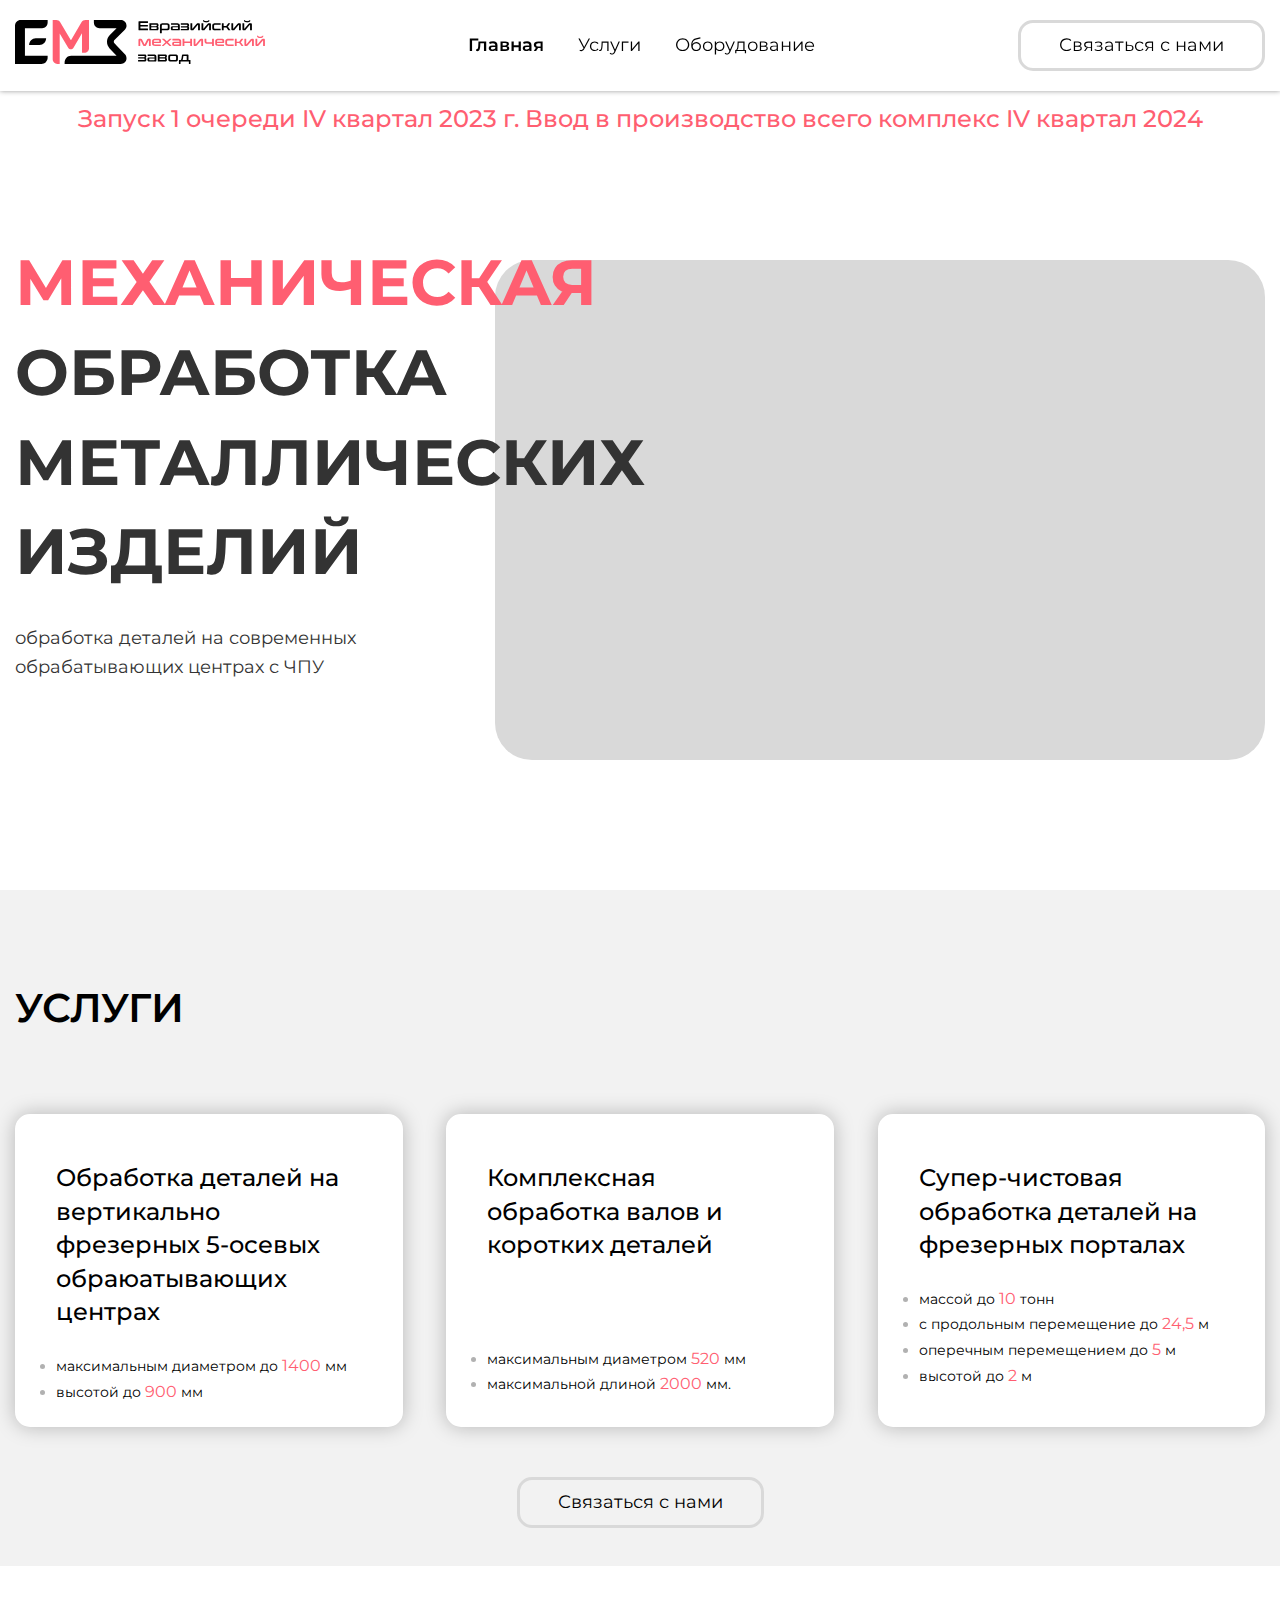
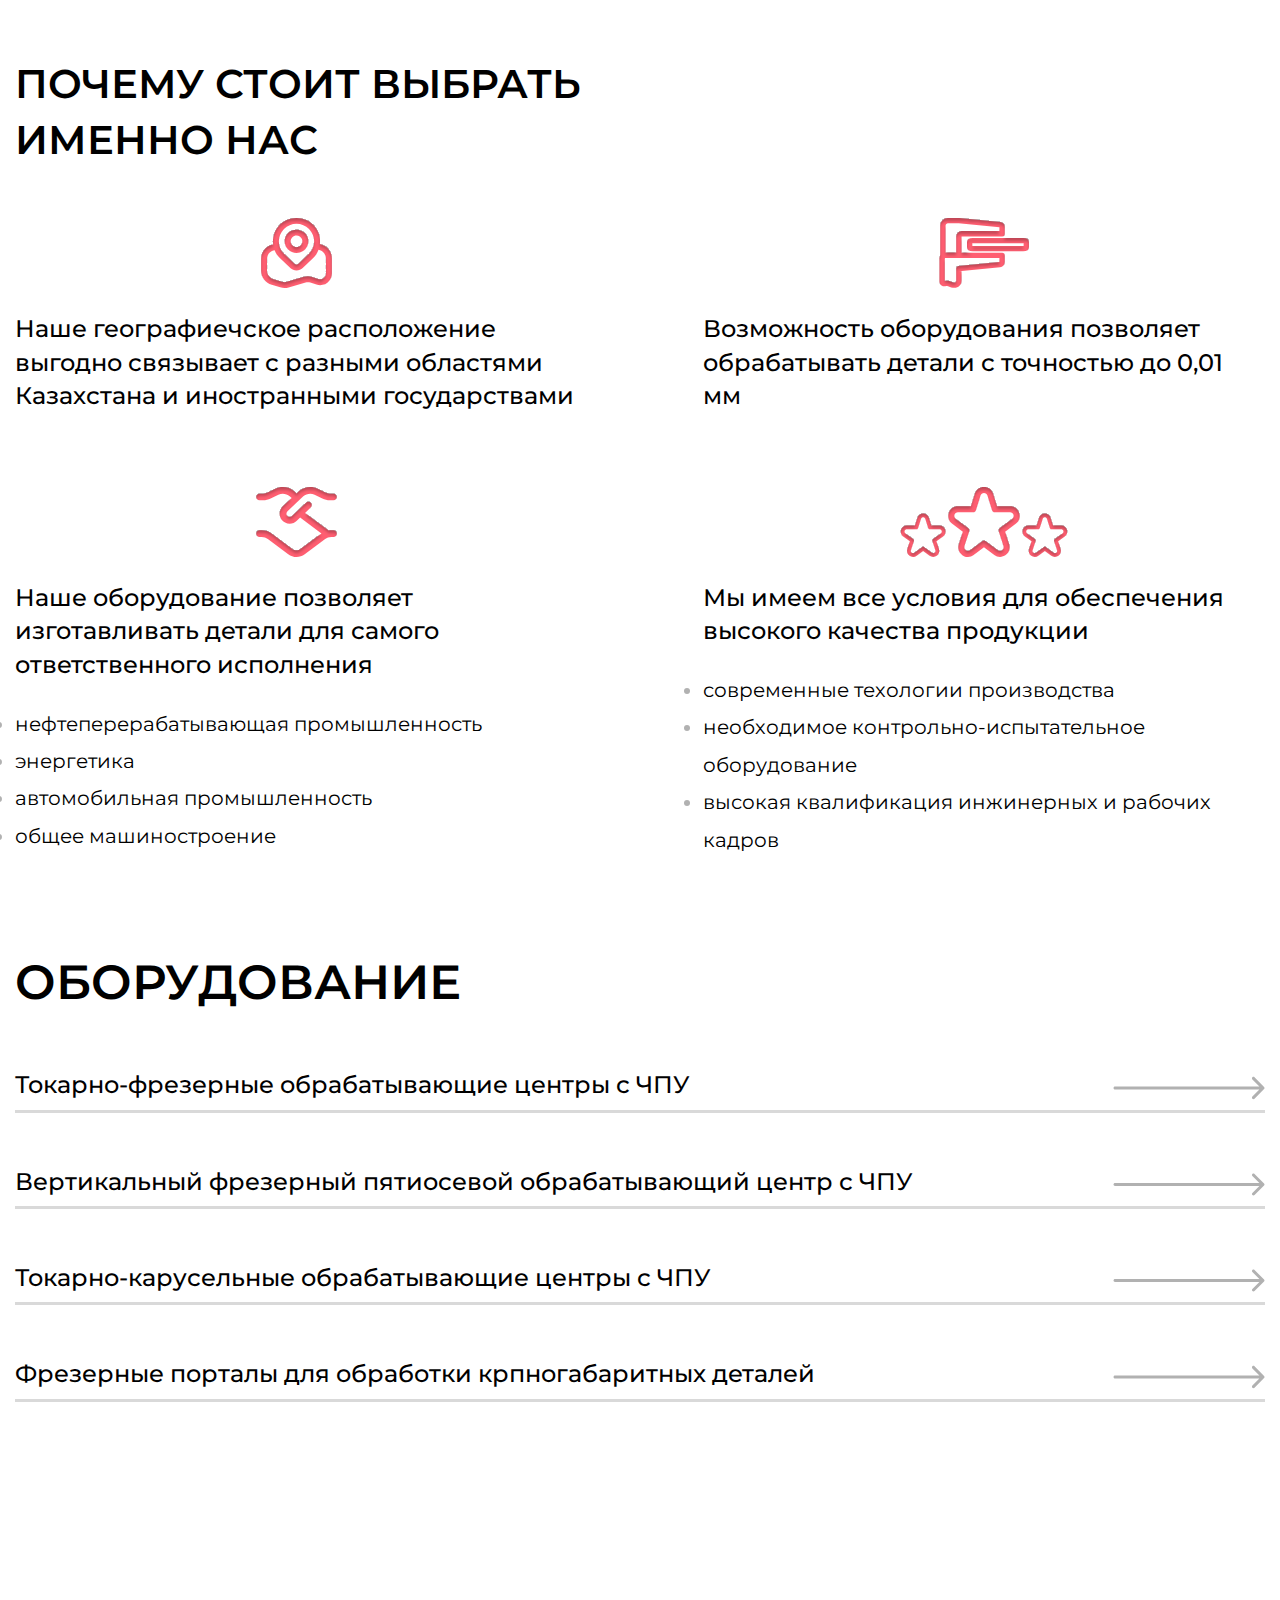
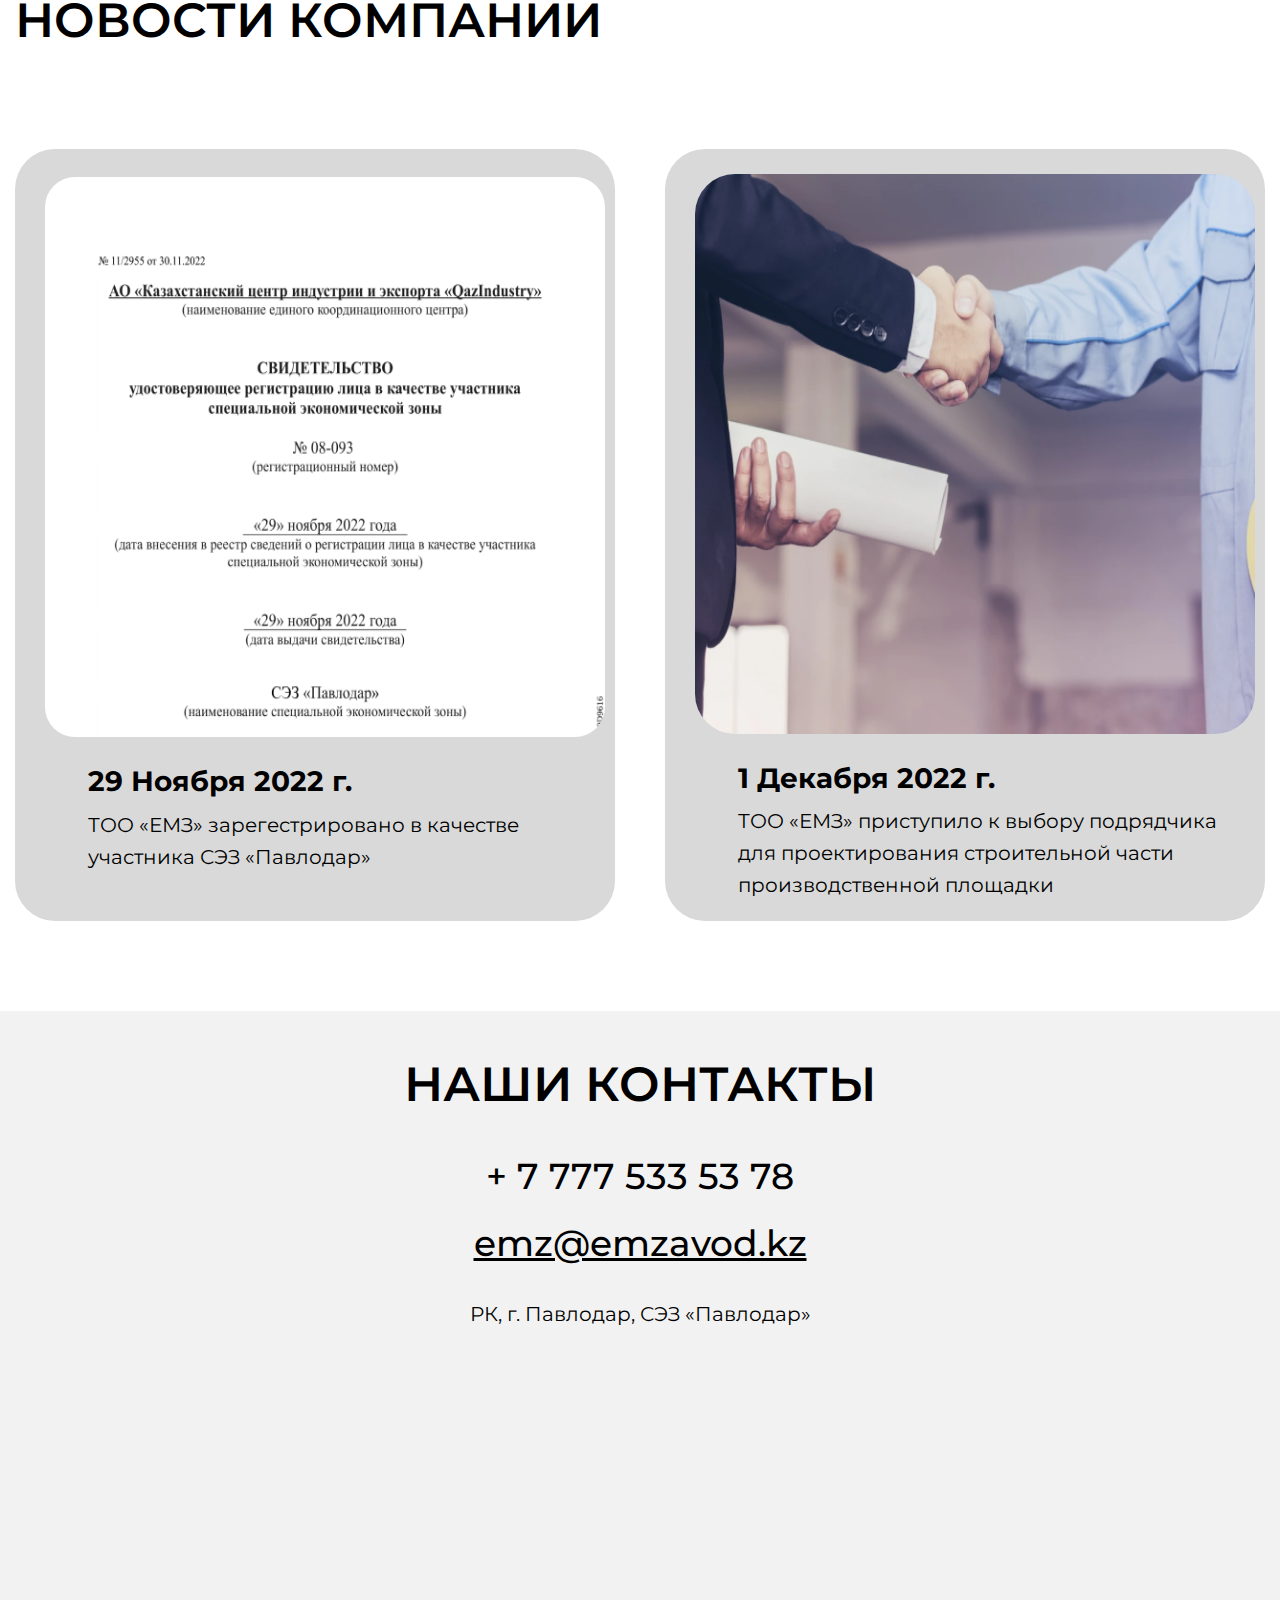
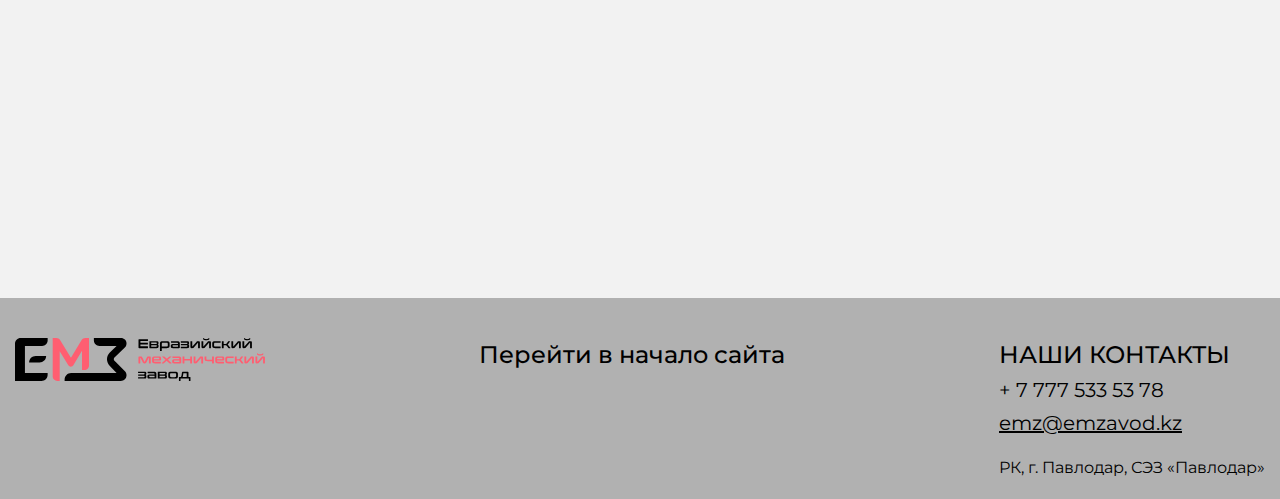
==== commit a5917688: "more" ====
--- a/index.html
+++ b/index.html
@@ -25,7 +25,7 @@
             </nav>
 
 
-            <a class="btn" href="#">Связаться с нами</a>
+            <a class="btn" href="#contacts">Связаться с нами</a>
 
 
         </div>
@@ -37,6 +37,7 @@
 
     <div class="intro" id="intro">
         <div class="container">
+          <p class="intro_text">Запуск 1 очереди IV квартал 2023 г.   Ввод в производство всего комплекс IV квартал 2024</p>
             <div class="intro__inner">
               <div class="intro_img">
                 <img class="intro_img_img" src="assets/images/intro/noname.svg" alt="">
@@ -81,7 +82,7 @@
             </div>
         </div>
         <div class="services__btn">
-          <a class="btn" href="#">Связаться с нами</a>
+          <a class="btn" href="#contacts">Связаться с нами</a>
         </div>
       </div>
     </div>
@@ -123,16 +124,44 @@
     <div class="machine">
       <div class="container">
         <h2 class="machine__title">ОБОРУДОВАНИЕ</h2>
-        <p class="machine__row">Токарно-фрезерный обрабатывающий центр ЧПУ WFL 50 (Австрия)</p>
-        <p class="machine__row">Токарно-фрезерный обрабатывающий центр ЧПУ WFL 30 (Австрия)</p>
-        <p class="machine__row">Вертикальный фрезерный пятиосевой обрабатывающий центр с ЧПУ Hermle AG C 62 U MT (Германия)</p>
-        <p class="machine__row">Токарно-карусельный обрабатывающий центр VDM 1000 (Германия)</p>
-        <p class="machine__row">Фрезерный портал VERXA M (Испания)</p>
-        <p class="machine__row">Фрезерный портал ORIX (Испания)</p>
+        <div class="machine__row">
+          <p class="machine__row_text">Токарно-фрезерные обрабатывающие центры с ЧПУ</p>
+          <img class="machine__image" src="assets\images\arrow.svg" alt="">
+        </div>
+        <div class="machine__row">
+          <p class="machine__row_text">Вертикальный фрезерный пятиосевой обрабатывающий центр с ЧПУ</p>
+          <img class="machine__image" src="assets\images\arrow.svg" alt="">
+        </div>
+        <div class="machine__row">
+          <p class="machine__row_text">Токарно-карусельные обрабатывающие центры с ЧПУ</p>
+          <img class="machine__image" src="assets\images\arrow.svg" alt="">
+        </div>
+        <div class="machine__row">
+          <p class="machine__row_text">Фрезерные порталы для обработки крпногабаритных деталей</p>
+          <img class="machine__image" src="assets\images\arrow.svg" alt="">
+        </div>
       </div>
     </div>
 
-    <div class="contacts">
+    <div class="news">
+      <div class="container">
+        <h2 class="new_title">НОВОСТИ КОМПАНИИ</h2>
+        <div class="news__container">
+          <a class="news__popup" href="assets\pages\news.html">
+            <img class="news__image" src="assets\images\news\docpng.png" alt="">
+            <p class="news__data">29 Ноября 2022 г.</p>
+            <p class="news__text">ТОО «ЕМЗ» зарегестрировано в качестве участника СЭЗ «Павлодар»</p>
+          </a>
+          <a class="news__popup" href="#">
+            <img class="news__image news__image--hands" src="assets\images\news\handspng.png" height="100" alt="">
+            <p class="news__data">1 Декабря 2022 г.</p>
+            <p class="news__text">ТОО «ЕМЗ» приступило к выбору подрядчика для проектирования строительной части производственной площадки</p>
+          </a>
+        </div>
+      </div>
+    </div>
+
+    <div class="contacts" id="contacts">
       <div class="container">
         <div class="contacts_container">
           <h2 class="contacts_title">НАШИ КОНТАКТЫ</h2>
@@ -140,7 +169,7 @@
           <a class="contact_email" href="mailto:emz@emzavod.kz">emz@emzavod.kz</a>
           <p class="contact_addres">РК, г. Павлодар, СЭЗ «Павлодар»</p>
           <div class="map">
-            <img src="assets\images\map.svg" alt="">
+            <iframe class="map_iframe" src="https://yandex.ru/map-widget/v1/?um=constructor%3A3f2489561200ed50709632cd69f762b89b6655fa249bc273a6ad4c15adb86992&amp;source=constructor" width="800" height="500" frameborder="0"></iframe>
           </div>
         </div>
       </div>
@@ -153,7 +182,7 @@
             <img class="header__logo__img" src="assets/images/logo/logoemz.svg">
           </div>
           <div class="footer_return">
-            <p class="footer_text">Перейти в начало сайта</p>
+            <a class="footer_text" href="#intro">Перейти в начало сайта</a>
           </div>
           <div class="footer_contacts">
             <h2 class="footer_contacts_title">НАШИ КОНТАКТЫ</h2>
--- a/assets/css/style.css
+++ b/assets/css/style.css
@@ -47,16 +47,30 @@
 
 /* Intro */
 .intro {
-    margin-top: 150px;
-    display: flex;
- /* Главная ось располагается вертикально и направлена сверху вниз. */
-    justify-content: center; /* flex-контент располагается по центру */
+    margin-top: 100px;
+    margin-bottom: 290px;
     width: 100%;
-    height: 80vh; /* Высота равна высоте экрана  */
+    max-height: 900px;
     min-height: 500px;
     position: relative;
 
     background-color: #fff;
+}
+
+.intro_text {
+  padding-bottom: 100px;
+  margin: 0;
+
+  font-family: 'Montserrat';
+  font-style: normal;
+  font-weight: 500;
+  font-size: 24px;
+  display: flex;
+  justify-content: center;
+  align-items: center;
+  text-align: center;
+
+  color: #FF5E71;
 }
 
 .intro__inner {
@@ -76,7 +90,7 @@
   max-width: 400px;
 
   display: block;
-  margin-top: 110px;
+  margin-top: 27px;
 
   font-family: 'Montserrat';
   font-style: normal;
@@ -129,7 +143,7 @@
 /* Header */
 .header {
     width: 100%;
-    padding-top: 30px;
+    padding-top: 20px;
 
     position: fixed;
     top: 0;
@@ -137,9 +151,8 @@
     right: 0;
     z-index: 1000;
 
-    background: rgba(255, 255, 255, 0.9);
-    /* backdrop-filter: blur(50px); */
-    box-shadow: 0 0 5px rgba(0,0,0,0.2);
+    background: rgba(255, 255, 255, 0.98);
+    box-shadow: 0 0 5px rgba(0,0,0,0.4);
 
     border-radius: 0px;
 }
@@ -312,8 +325,8 @@
 .services__title {
   /* margin-left: 20%; */
 
-  padding-top: 40px;
-  padding-bottom: 40px;
+  padding-top: 90px;
+  padding-bottom: 78px;
 
   font-family: 'Montserrat';
 font-style: normal;
@@ -351,7 +364,7 @@
   /* justify-content: center; */
   flex-direction: column;
 
-  box-shadow: 0 0 20px rgba(0,0,0,0.1);
+  box-shadow: 0 0 20px rgba(0,0,0,0.25);
 }
 
 .services__text {
@@ -407,7 +420,7 @@
   /* margin-left: 20%; */
   max-width: 50%;
 
-  padding-top: 40px;
+  padding-top: 90px;
 
   font-family: 'Montserrat';
   font-style: normal;
@@ -463,11 +476,11 @@
 }
 
 .machine {
-  padding-bottom: 40px;
+  padding-bottom: 90px;
 }
 
 .machine__title {
-  margin-top: 40px;
+  margin-top: 90px;
   margin-bottom: 40px;
 
   font-family: 'Montserrat';
@@ -479,23 +492,110 @@
 }
 
 .machine__row {
-  max-width: 65%;
-  padding: 8px 38px;
-
-  border: 2px solid #D9D9D9;
-  border-radius: 15px;
+
+  margin-top: 50px;
+
+  display: flex;
+  justify-content: space-between;
+
+  border-bottom: 3px solid #D9D9D9;
+
+}
+
+.machine__row_text {
+  max-width: 80%;
+
+  margin: 0;
+  margin-bottom: 5px;
 
   font-family: 'Montserrat';
   font-style: normal;
   font-weight: 500;
-  font-size: 18px;
-  line-height: 140.5%;
-  /* identical to box height, or 34px */
-
+  font-size: 24px;
+
+  color: #000000;
+}
+
+.machine__image {
+
+}
+
+.news {
+
+}
+
+.new_title {
+  padding: 90px 0;
+
+
+  font-family: 'Montserrat';
+font-style: normal;
+font-weight: 600;
+font-size: 48px;
+
+color: #000000;
+}
+
+.news__container {
   display: flex;
-  align-items: flex-end;
-
-  color: #000000;
+  justify-content: space-between;
+
+  padding-bottom: 90px;
+}
+
+.news__popup {
+
+  max-width: 48%;
+
+  background: #D9D9D9;
+  border-radius: 40px;
+
+  padding: 0 30px;
+
+  display: flex;
+  justify-content: center;
+  flex-direction: column;
+
+  text-decoration: none;
+}
+
+.news__image {
+  width: 560px;
+  height: 560px;
+
+  border-radius: 30px;
+}
+
+.news__image--hands {
+  margin-top: 25px;
+    border-radius: 40px;
+}
+
+.news__data {
+  margin-top: 22px;
+  margin-left: 43px;
+  margin-bottom: 5px;
+
+  font-family: 'Montserrat';
+font-style: normal;
+font-weight: 700;
+font-size: 28px;
+
+color: #000000;
+}
+
+.news__text {
+  width: 500px;
+  margin-top: 0px;
+  margin-left: 43px;
+
+
+  font-family: 'Montserrat';
+font-style: normal;
+font-weight: 400;
+font-size: 20px;
+
+color: #000000;
 }
 
 .contacts {
@@ -568,732 +668,26 @@
 color: #000;
 }
 
-/* Section */
-.section {
-    padding: 80px 0;
-}
-
-.section--devices {
-    margin-bottom: 40px;
-    padding-bottom: 0;
-
-    background: url("../images/devices-bg.jpg") center no-repeat;
-    -webkit-background-size: cover;
-    background-size: cover;
-}
-
-.section--gray {
-    background-color: #f8f8f8;
-}
-
-.section--clients {
-    background: #f5f5f5 url("../images/clients-bg.jpg") center no-repeat;
-    -webkit-background-size: cover;
-    background-size: cover;
-}
-
-.section--map {
-    padding: 40px 0;
-    background: #e6e6e6 url("../images/map-bg.jpg") center no-repeat / cover;
-}
-
-.section__header {
-    width: 100%;
-    max-width: 950px;
-    margin: 0 auto 50px;
-
-    text-align: center;
-}
-
-.section__suptitle {
-    font-family: 'Kaushan Script', cursive;
-    font-size: 24px;
-    color: #333;
-}
-
-.section__title {
-    font-size: 30px;
-    font-weight: 700;
-    color: #333;
-    text-transform: uppercase;
-}
-
-.section__title:after {
-    content: "";
-    display: block;
-    width: 60px;
-    height: 3px;
-    margin: 30px auto;
-
-    background-color: #f38181;
-}
-
-.section__text {
-    font-size: 15px;
-    color: #999;
-}
-
-
-
-/* Card */
-.card {
-    margin: 80px -15px 0;
-    display: flex;
-    flex-wrap: wrap;
-    justify-content: space-between;
-}
-
-.card__item {
-    width: 33.33333%;
-    padding: 0 15px;
-}
-
-.card__inner {
-    position: relative;
-    background-color: #95e1d3;
-}
-
-.card__inner:hover .card__img {
-    transform: translate3d(-10px, -10px, 0);
-}
-
-.card__inner:hover .card__img img {
-    opacity: .1;
-}
-
-.card__inner:hover .card__text {
-    opacity: 1;
-}
-
-.card__img {
-    background: linear-gradient(to bottom, #f38181, #fce38a);
-
-    transition: transform .2s linear;
-}
-
-.card__img img {
-    display: block;
-    max-width: 100%;
-    height: auto;
-    transition: opacity .1s linear;
-}
-
-.card__text {
-    width: 100%;
-
-    font-size: 18px;
-    color: #fff;
-    text-transform: uppercase;
-    font-weight: 700;
-    text-align: center;
-    opacity: 0;
-
-    position: absolute;
-    top: 50%;
-    left: 0;
-    z-index: 2;
-    transform: translate3d(0, -50%, 0);
-
-    transition: opacity .2s linear;
-}
-
-.card__info {
-    margin-top: 20px;
-
-    text-align: center;
-}
-
-.card__name {
-    margin-bottom: 5px;
-
-    font-size: 14px;
-    color: #333;
-    text-transform: uppercase;
-}
-
-.card__prof {
-    font-size: 15px;
-    font-style: italic;
-    font-weight: 300;
-    color: #999;
-}
-
-
-
-/* Statistics */
-.statistics {
-    background-color: #95e1d3;
-}
-
-.stat {
-    display: flex;
-    flex-wrap: wrap;
-}
-
-.stat__item {
-    flex: 1 1 0;
-    padding: 70px 25px;
-
-    border-left: 1px solid #b5eae0;
-
-    text-align: center;
-    color: #fff;
-}
-
-.stat__item:last-child {
-    border-right: 1px solid #b5eae0;
-}
-
-.stat__count {
-    margin-bottom: 10px;
-
-    font-size: 72px;
-    font-weight: 700;
-    line-height: 1;
-}
-
-.stat__text {
-    font-size: 14px;
-    text-transform: uppercase;
-}
-
-
-/* Services */
-
-/* .services {
-    display: flex;
-    flex-wrap: wrap;
-}
-
-.services__item {
-    width: 33.33333%;
-    padding: 0 35px 40px 85px;
-    position: relative;
-    margin-bottom: 40px;
-}
-
-.services__item--border {
-    border-bottom: 1px solid #e5e5e5;
-}
-
-.services__icon {
-    position: absolute;
-    top: 0;
-    left: 28px;
-    z-index: 1;
-}
-
-.services__title {
-    margin-bottom: 10px;
-
-    font-size: 14px;
-    color: #333;
-    text-transform: uppercase;
-}
-
-.services__text {
-    font-size: 15px;
-    color: #999;
-} */
-
-/* Devices */
-
-.devices {
-    width: 100%;
-    max-width: 600px;
-    margin: 0 auto;
-    position: relative;
-}
-
-.devices__item {
-    display: block;
-    max-width: 100%;
-    height: auto;
-}
-
-.devices__item--iphone {
-    position: absolute;
-    bottom: -80px;
-    right: 0;
-    z-index: 1;
-}
-
-
-/* We do */
-.wedo {
-    display: flex;
-    flex-wrap: wrap;
-    margin: 0 -15px;
-}
-
-.wedo__item {
-    width: 50%;
-    padding: 0 15px;
-}
-
-.wedo__img {
-    display: block;
-    max-width: 100%;
-    height: auto;
-}
-
-/* Accordion */
-
-.accordion__item {
-    margin-bottom: 10px;
-    border: 1px solid #e5e5e5;
-}
-
-.accordion__item.active .accordion__content {
-    display: block;
-}
-
-.accordion__item.active .accordion__header {
-    border-bottom-color: #e5e5e5;
-}
-
-.accordion__item.active .accordion__header:after {
-    transform: translateY(-50%) rotate(-45deg);
-    margin-top: 5px;
-}
-
-.accordion__header {
-    padding: 15px 20px 15px 65px;
-    position: relative;
-
-    border-bottom: 1px solid transparent;
-    cursor: pointer;
-}
-
-.accordion__header:after {
-    content: "";
-    display: block;
-    width: 16px;
-    height: 16px;
-
-    border-top: 2px solid #ccc;
-    border-right: 2px solid #ccc;
-
-    position: absolute;
-    top: 50%;
-    right: 20px;
-    z-index: 1;
-
-    transform: translateY(-50%) rotate(135deg);
-}
-
-.accordion__icon {
-    position: absolute;
-    top: 50%;
-    left: 20px;
-    z-index: 1;
-
-    transform: translateY(-50%);
-}
-
-.accordion__content {
-    padding: 15px 20px;
-    display: none;
-
-    font-size: 15px;
-    color: #999;
-    font-style: italic;
-    font-weight: 300;
-}
-
-.accordion__title {
-    font-size: 14px;
-    color: #333;
-    text-transform: uppercase;
-}
-
-
-
-/* Reviews */
-.reviews {
-    padding: 0 110px;
-    position: relative;
-}
-
-.reviews__item {
-    padding-left: 255px;
-    position: relative;
-}
-
-.reviews__photo {
-    display: block;
-    width: 210px;
-    height: 210px;
-
-    border: 2px solid #95e1d3;
-    border-radius: 50%;
-
-    position: absolute;
-    top: 0;
-    left: 0;
-    z-index: 1;
-}
-
-.reviews__text {
-    margin-bottom: 15px;
-
-    font-size: 24px;
-    font-style: italic;
-    font-weight: 300;
-    color: #999;
-}
-
-.reviews__author {
-    font-family: 'Kaushan Script', cursive;
-    font-size: 24px;
-    color: #333;
-}
-
-.reviews__author:before {
-    content: "";
-    display: inline-block;
-    vertical-align: middle;
-    width: 60px;
-    height: 3px;
-    margin-right: 10px;
-
-    background-color: #f38181;
-}
-
-.reviews__btn {
-    font-size: 0;
-    color: transparent;
-
-    position: absolute;
-    top: 50%;
-    z-index: 1;
-    transform: translateY(-50%);
-}
-
-.reviews__btn:after {
-    content: "";
-    display: block;
-    width: 16px;
-    height: 16px;
-
-    border-top: 2px solid #ccc;
-    border-left: 2px solid #ccc;
-}
-
-.reviews__btn--prev {
-    left: 0;
-    transform: rotate(-45deg);
-}
-
-.reviews__btn--next {
-    right: 0;
-    transform: rotate(135deg);
-}
-
-
-/* Social */
-.social {
-    display: flex;
-    justify-content: center;
-}
-
-.social__item {
-    width: 55px;
-    height: 55px;
-    padding: 12px 10px;
-
-    background-color: #fce38a;
-    border-right: 1px solid #f38181;
-
-    font-size: 30px;
-    text-decoration: none;
-    color: #f38181;
-    line-height: 1;
-
-    transition: background .1s linear, color .1s linear;
-}
-
-.social__item:last-child {
-    border-right: 0;
-}
-
-.social__item:hover {
-    color: #fff;
-    background-color: #f38181;
-}
-
-
-/* Logos */
-.logos {
-    display: flex;
-    justify-content: space-between;
-    align-items: center;
-    margin: 0 -15px;
-}
-
-.logos__item {
-    padding: 0 15px;
-}
-
-.logos__img {
-    display: block;
-    max-width: 100%;
-    height: auto;
-}
-
-
-/* Works */
-.works {
-    display: flex;
-}
-
-.works__col {
-    flex: 1 1 0;
-}
-
-.works__item {
-    position: relative;
-
-    background: linear-gradient(to bottom, #f38181, #fce38a);
-}
-
-.works__item:hover .works__image {
-    opacity: .1;
-}
-
-.works__item:hover .works__info {
-    opacity: 1;
-}
-
-.works__image {
-    display: block;
-    max-width: 100%;
-    height: auto;
-
-    transition: opacity .2s linear;
-}
-
-.works__info {
-    width: 100%;
-    padding: 0 15px;
-
-    text-align: center;
-    color: #fff;
-    opacity: 0;
-
-    position: absolute;
-    top: 50%;
-    left: 0;
-    z-index: 1;
-
-    transform: translate3d(0, -50%, 0);
-    transition: opacity .2s linear;
-}
-
-.works__title {
-    margin-bottom: 5px;
-
-    font-size: 14px;
-    text-transform: uppercase;
-}
-
-.works__text {
-    font-size: 15px;
-    font-weight: 300;
-    font-style: italic;
-}
-
-
-
-/* Clients */
-.clients {
-    display: flex;
-    flex-wrap: wrap;
-    margin-top: 70px;
-}
-
-.clients__item {
-    width: 50%;
-    padding: 0 45px 0 175px;
-    position: relative;
-    margin-bottom: 60px;
-}
-
-.clients__photo {
-    width: 110px;
-    height: 110px;
-
-    border-radius: 50%;
-
-    position: absolute;
-    top: 0;
-    left: 40px;
-    z-index: 1;
-}
-
-.clients__name {
-    margin-bottom: 5px;
-
-    font-size: 14px;
-    color: #333;
-    text-transform: uppercase;
-}
-
-.clients__prof {
-    font-size: 15px;
-    color: #333;
-    font-style: italic;
-    font-weight: 300;
-}
-
-.clients__text {
-    font-size: 15px;
-    color: #999;
-}
-
-.clients__text:before {
-    content: "";
-    display: block;
-    width: 60px;
-    height: 3px;
-    margin: 15px 0;
-
-    background-color: #f38181;
-}
-
-
-/* Blog */
-
-.blog {
-    display: flex;
-    flex-wrap: wrap;
-    justify-content: space-between;
-}
-
-.blog__item {
-    width: 31%;
-}
-
-.blog__header {
-    position: relative;
-    margin-bottom: 14px;
-}
-
-.blog__photo {
-    display: block;
-    max-width: 100%;
-    height: auto;
-}
-
-.blog__date {
-    padding: 10px 20px;
-
-    background-color: #95e1d3;
-
-    font-style: italic;
-    font-size: 15px;
-    color: #fff;
-    font-weight: 300;
-    text-align: center;
-
-    position: absolute;
-    bottom: 10px;
-    left: -10px;
-    z-index: 1;
-}
-
-.blog__date-day {
-    font-size: 30px;
-    line-height: 1;
-    font-weight: 700;
-    font-style: normal;
-}
-
-.blog__content {
-    margin-bottom: 14px;
-}
-
-.blog__title {
-    margin-bottom: 10px;
-
-    font-size: 14px;
-    color: #333;
-    text-transform: uppercase;
-}
-
-.blog__title a {
-    color: inherit;
-    text-decoration: none;
-}
-
-.blog__title a:hover {
-    text-decoration: underline;
-}
-
-.blog__text {
-    font-size: 15px;
-    color: #999;
-}
-
-.blog__footer {
-    padding-top: 14px;
-    border-top: 1px solid #e5e5e5;
-
-    font-size: 15px;
-    font-weight: 300;
-    font-style: italic;
-    color: #999;
-}
-
-.blog-stat__item {
-    display: inline-block;
-    vertical-align: top;
-    margin-right: 10px;
-}
-
-.blog-stat__item i {
-    color: #95e1d3;
-}
-
-
-/* Map */
-
 .map {
-    text-align: center;
-}
-
-.map__title {
-    font-size: 24px;
-    color: #f38181;
-    font-weight: 700;
-    text-transform: uppercase;
-}
-
-.map__title:after {
-    content: "";
-    display: block;
-    width: 60px;
-    height: 3px;
-    margin: 15px auto 0;
-
-    background-color: #f38181;
-}
-
-.map__title a {
-    color: inherit;
-    text-decoration: none;
-}
-
-.map__title a:hover {
-    text-decoration: underline;
-}
-
-
+  align-items: center;
+  text-align: center;
+
+  border-radius: 100px;
+}
+
+.map_iframe {
+  border-radius: 40px;
+
+}
 
 /* Footer */
+
+.footer {
+    padding-top: 40px;
+    background-color: #B1B1B1;
+}
+
 .footer_container {
-  margin-top: 40px;
-
   display: flex;
   justify-content: space-between;
 }
@@ -1310,6 +704,14 @@
 
 .footer_text {
   margin: 0;
+  text-decoration: none;
+  color: #000;
+
+  transition: color .1s linear;
+}
+
+.footer_text:hover {
+    color: #D9D9D9;
 }
 
 .footer_contacts {
@@ -1733,5 +1135,37 @@
     .subscribe__btn {
         width: 100%;
     }
-
-}
+}
+
+.new_title_main {
+  padding-top: 135px;
+
+
+  font-family: 'Montserrat';
+font-style: normal;
+font-weight: 600;
+font-size: 48px;
+
+color: #000000;
+}
+
+.news__data--data {
+  margin-left: 0;
+}
+
+.news__text--title {
+  margin-left: 0px;
+}
+
+.documents__row {
+  display: flex;
+  justify-content: space-between;
+  padding: 0;
+  margin: 0;
+}
+
+.doc_image {
+  width: 700px;
+  padding: 0;
+  margin: 0;
+}
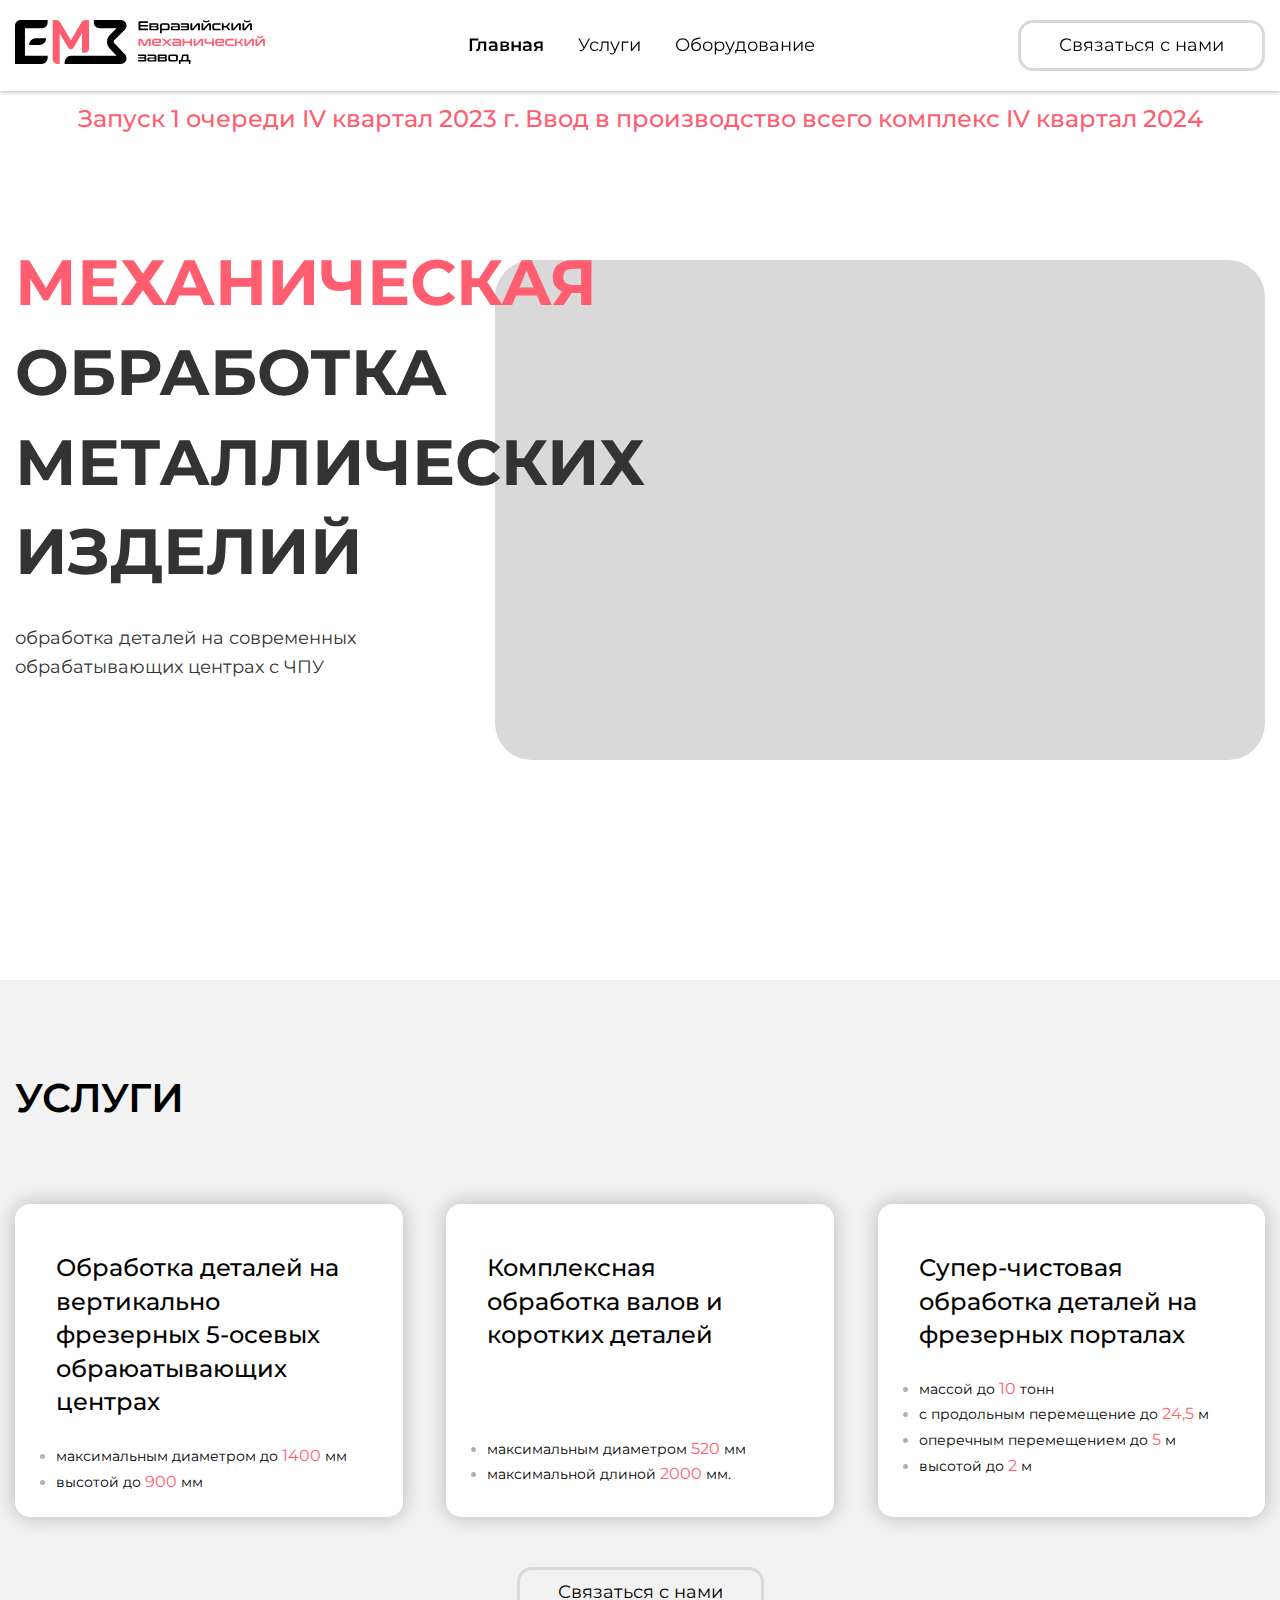
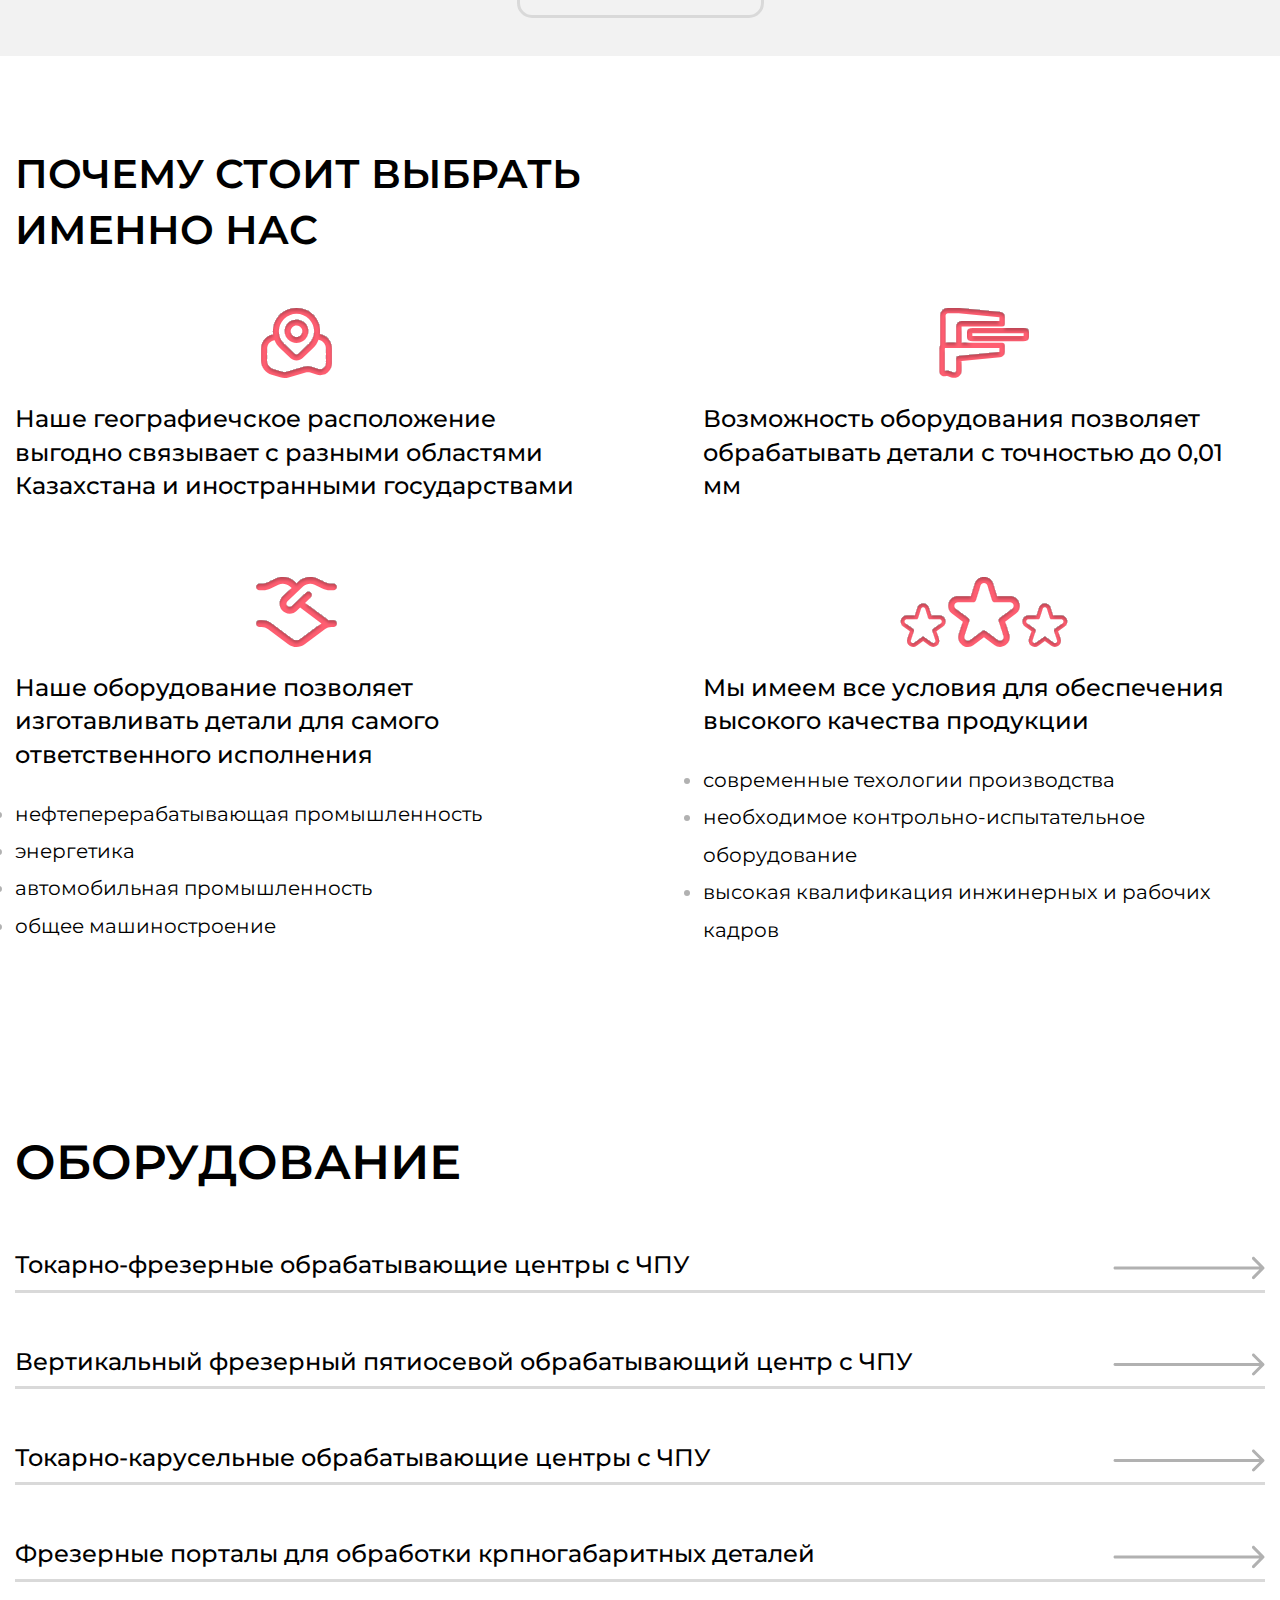
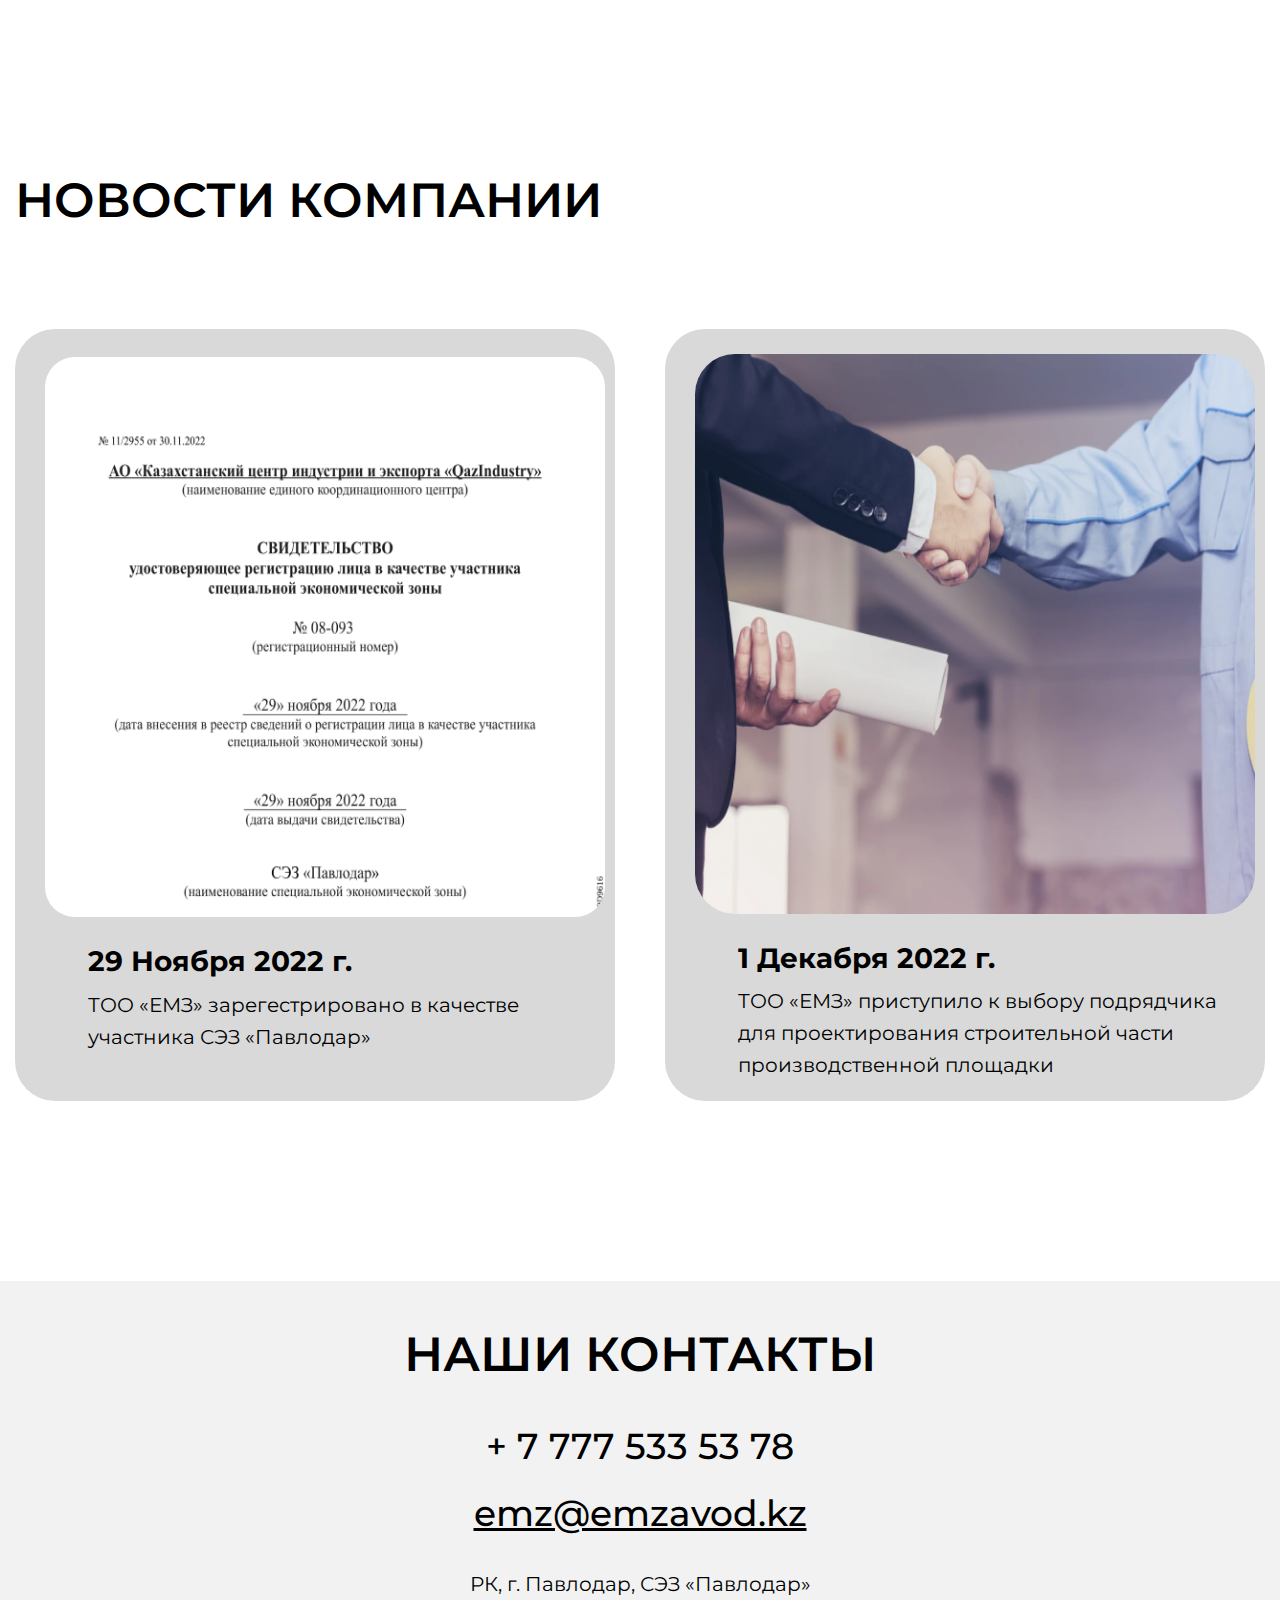
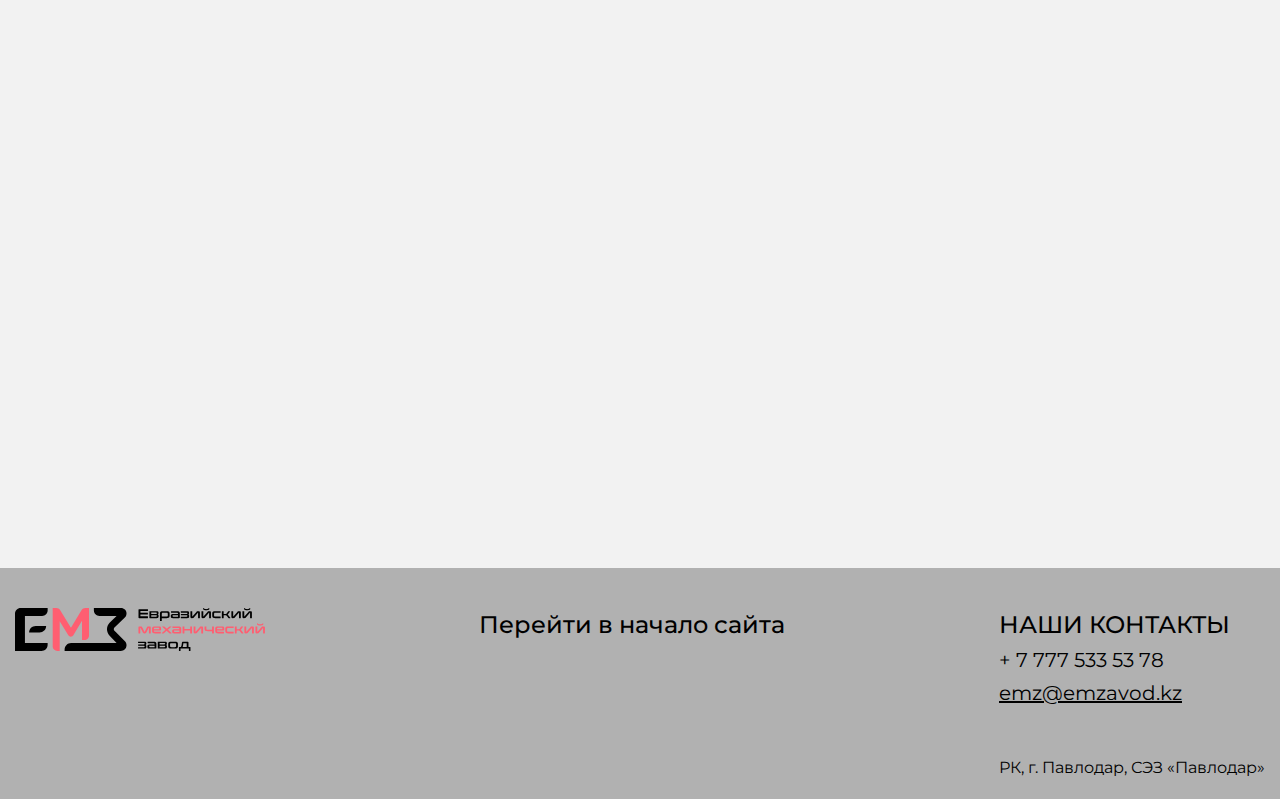
==== commit 283e2484: "News" ====
--- a/index.html
+++ b/index.html
@@ -20,8 +20,8 @@
 
             <nav class="nav">
                 <a class="nav__link active" href="#">Главная</a>
-                <a class="nav__link" href="#">Услуги</a>
-                <a class="nav__link" href="#">Оборудование</a>
+                <a class="nav__link" href="#services">Услуги</a>
+                <a class="nav__link" href="#machine">Оборудование</a>
             </nav>
 
 
@@ -56,6 +56,10 @@
         </div>
     </div>                          <!-- /.intro -->
 
+    <div class="inter" id="services">
+
+    </div>
+
     <div class="services">
       <div class="container">
         <h2 class="services__title">УСЛУГИ</h2>
@@ -119,6 +123,10 @@
           </div>
         </div>
       </div>
+    </div>
+
+    <div class="inter" id="machine">
+
     </div>
 
     <div class="machine">
@@ -155,21 +163,27 @@
           <a class="news__popup" href="#">
             <img class="news__image news__image--hands" src="assets\images\news\handspng.png" height="100" alt="">
             <p class="news__data">1 Декабря 2022 г.</p>
-            <p class="news__text">ТОО «ЕМЗ» приступило к выбору подрядчика для проектирования строительной части производственной площадки</p>
+            <p  class="news__text">ТОО «ЕМЗ» приступило к выбору подрядчика для проектирования строительной части производственной площадки</p>
           </a>
         </div>
       </div>
     </div>
 
-    <div class="contacts" id="contacts">
+    <div class="inter" id="contacts">
+
+    </div>
+
+    <div class="contacts" >
       <div class="container">
         <div class="contacts_container">
           <h2 class="contacts_title">НАШИ КОНТАКТЫ</h2>
-          <a class="contact_tel" href="tel:+77775335378">+ 7 777 533 53 78</a>
-          <a class="contact_email" href="mailto:emz@emzavod.kz">emz@emzavod.kz</a>
+          <div class="link_container">
+            <a class="contact_tel" href="tel:+77775335378">+ 7 777 533 53 78</a>
+            <a class="contact_email" href="mailto:emz@emzavod.kz">emz@emzavod.kz</a>
+          </div>
           <p class="contact_addres">РК, г. Павлодар, СЭЗ «Павлодар»</p>
           <div class="map">
-            <iframe class="map_iframe" src="https://yandex.ru/map-widget/v1/?um=constructor%3A3f2489561200ed50709632cd69f762b89b6655fa249bc273a6ad4c15adb86992&amp;source=constructor" width="800" height="500" frameborder="0"></iframe>
+            <iframe class="map_iframe" src="https://yandex.ru/map-widget/v1/?um=constructor%3A2436c99dc31247a30a27f100527620728b9a9a9783629fba1fe9030728ab4e49&amp;source=constructor" width="800" height="500" frameborder="0"></iframe>
           </div>
         </div>
       </div>
@@ -186,8 +200,12 @@
           </div>
           <div class="footer_contacts">
             <h2 class="footer_contacts_title">НАШИ КОНТАКТЫ</h2>
-            <a class="footer_contact_tel" href="tel:+77775335378">+ 7 777 533 53 78</a>
-            <a class="footer_contact_email" href="mailto:emz@emzavod.kz">emz@emzavod.kz</a>
+                                      <a class="footer_contact_tel" href="tel:+77775335378">+ 7 777 533 53 78</a>
+                                                                <a class="footer_contact_email" href="mailto:emz@emzavod.kz">emz@emzavod.kz</a>
+
+            </p>
+
+
             <p class="footer_contact_addres">РК, г. Павлодар, СЭЗ «Павлодар»</p>
           </div>
         </div>
--- a/assets/css/style.css
+++ b/assets/css/style.css
@@ -598,6 +598,10 @@
 color: #000000;
 }
 
+.inter {
+  height: 90px;
+}
+
 .contacts {
   background-color: #F2F2F2;
 
@@ -623,6 +627,17 @@
   line-height: 140%;
 
   color: #000;
+}
+
+.link_container {
+  max-width: 100%;
+
+  align-items: center;
+  text-align: center;
+
+  display: flex;
+  justify-content: center;
+  flex-direction: column;
 }
 
 .contact_tel {
@@ -1157,6 +1172,10 @@
   margin-left: 0px;
 }
 
+.documents_container {
+  padding-bottom: 90px;
+}
+
 .documents__row {
   display: flex;
   justify-content: space-between;
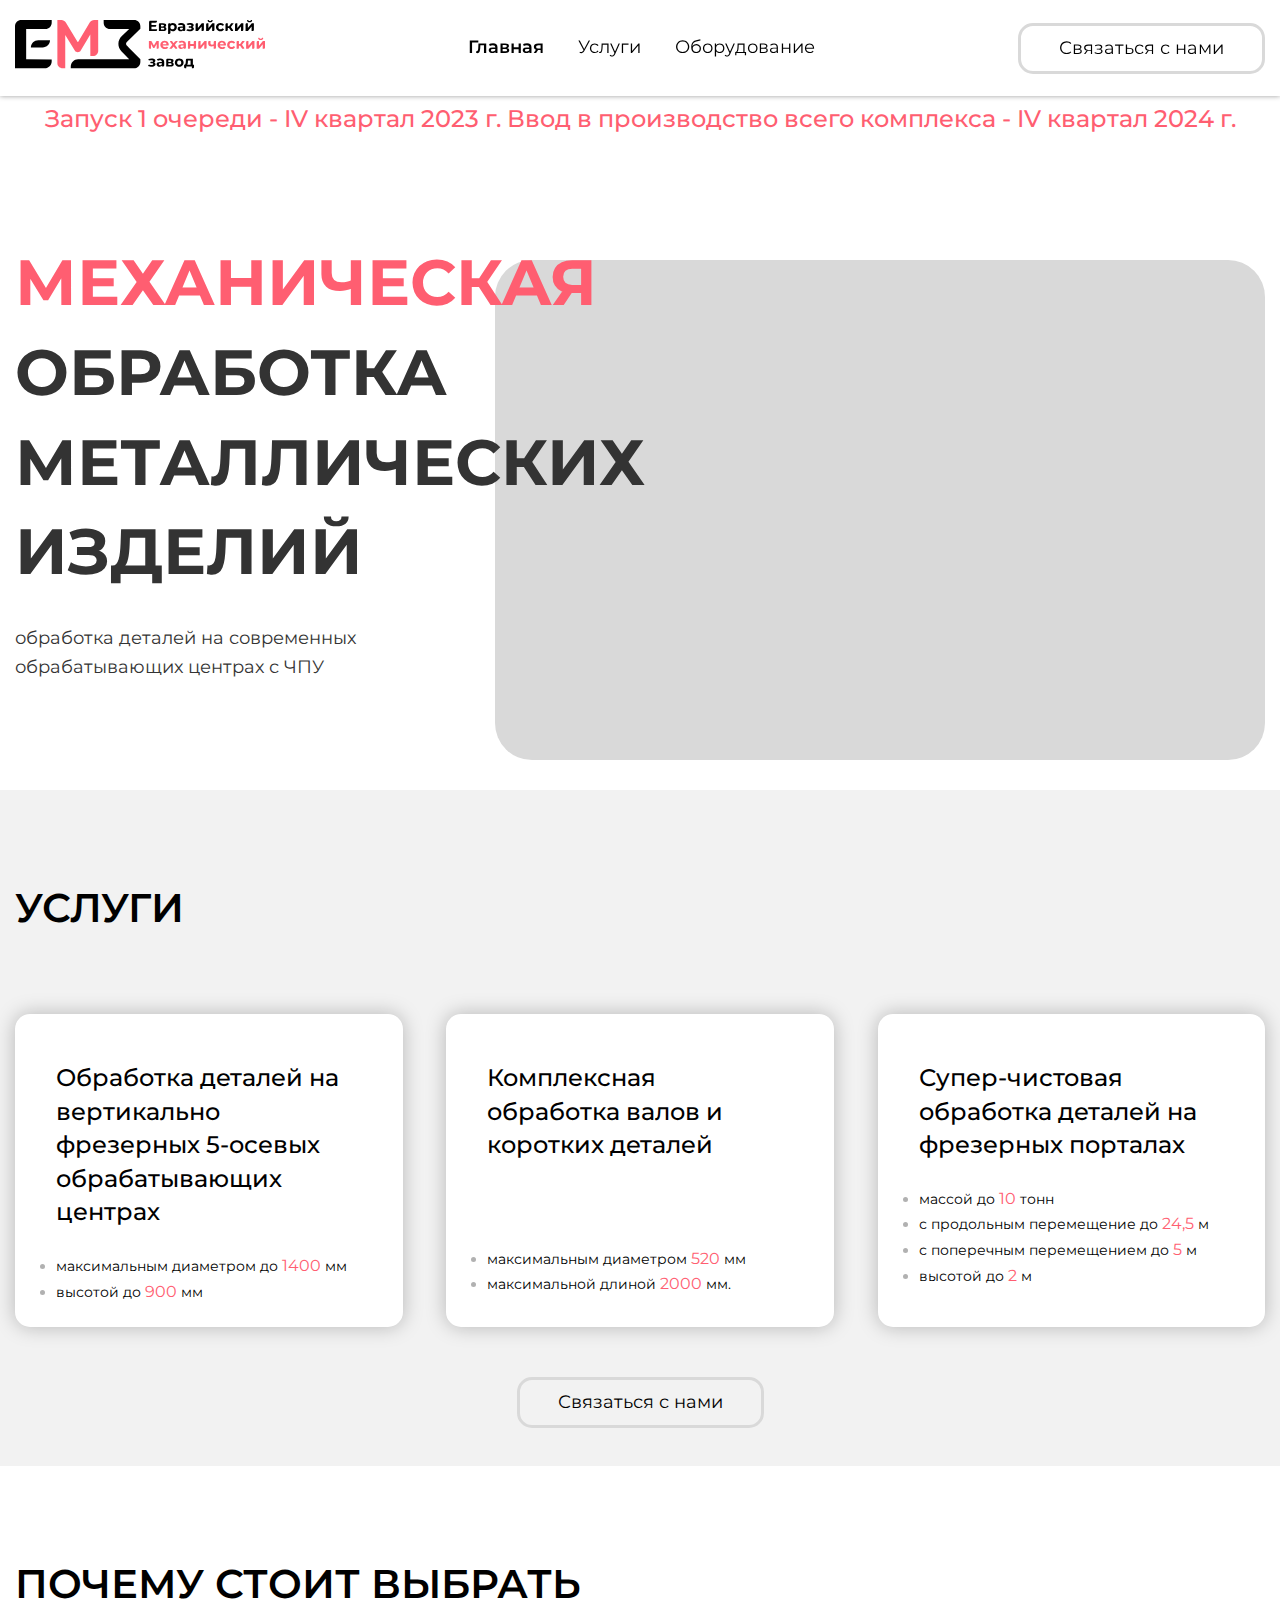
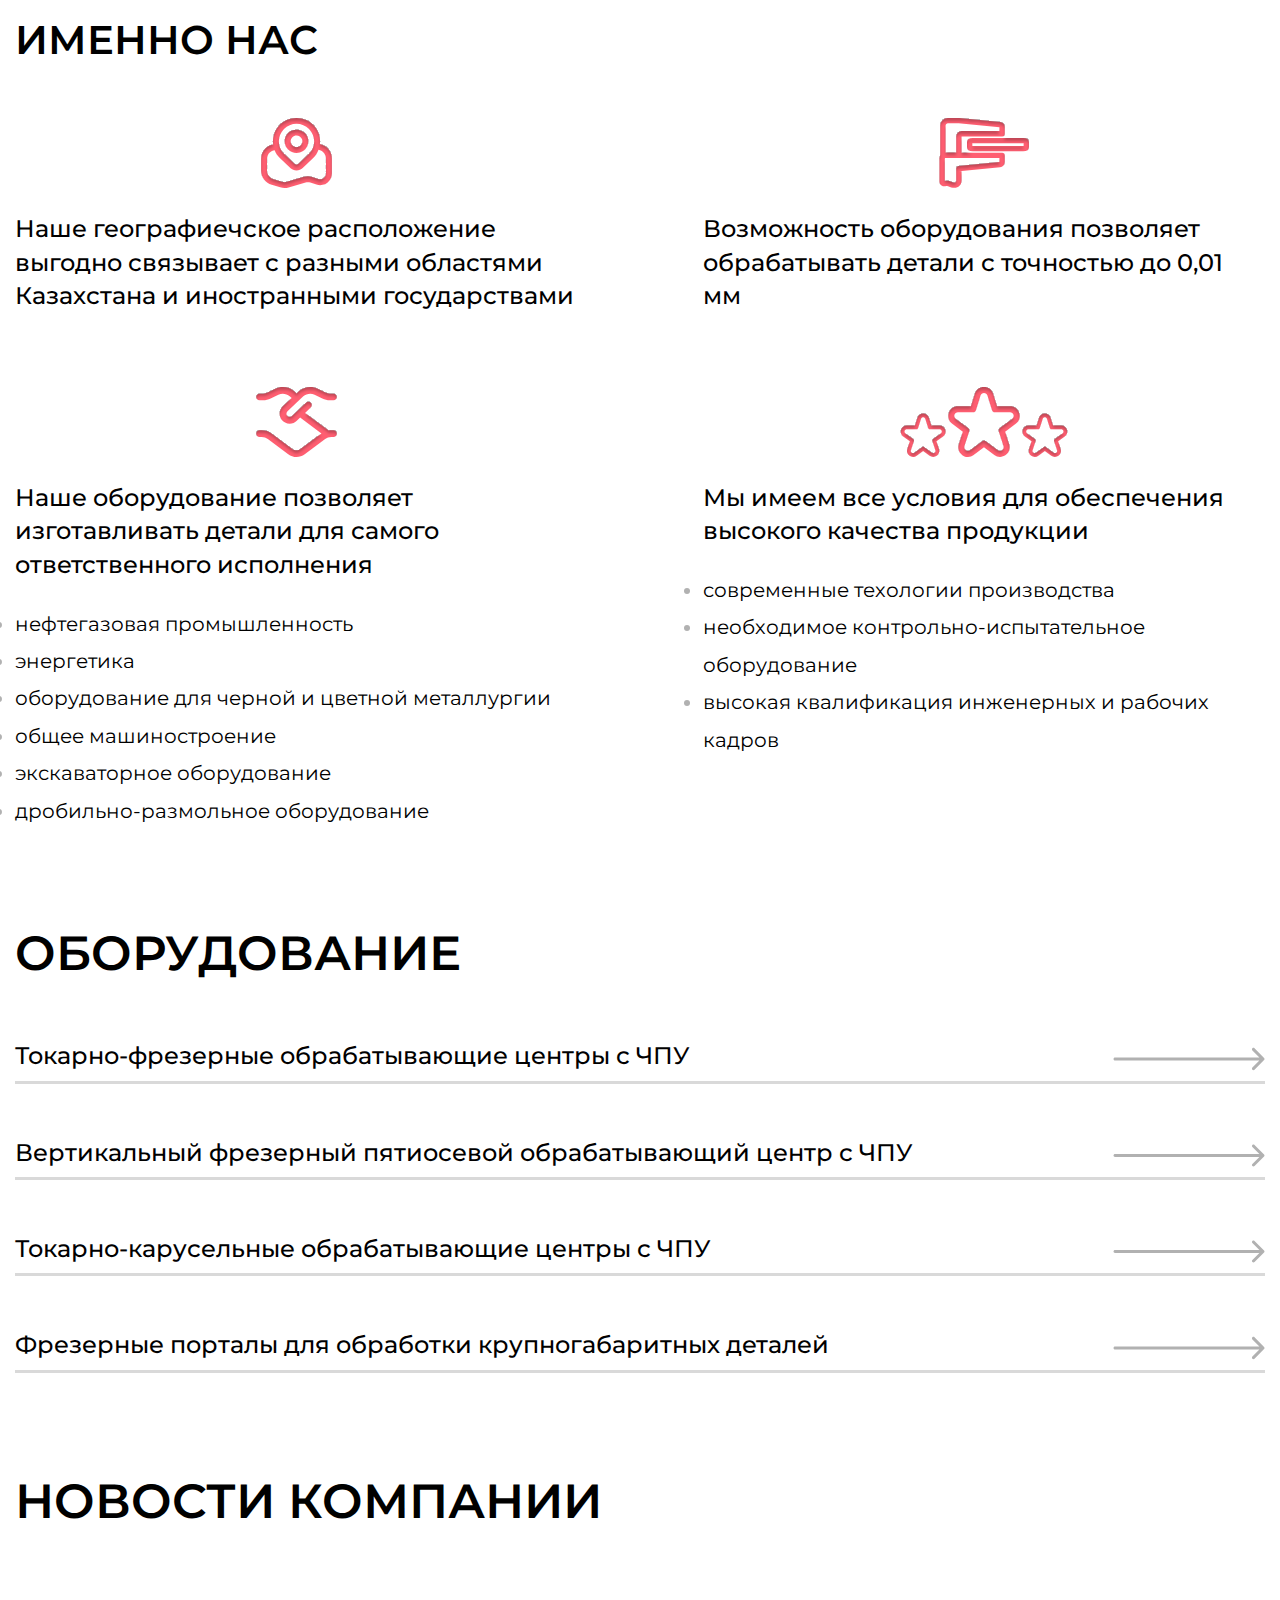
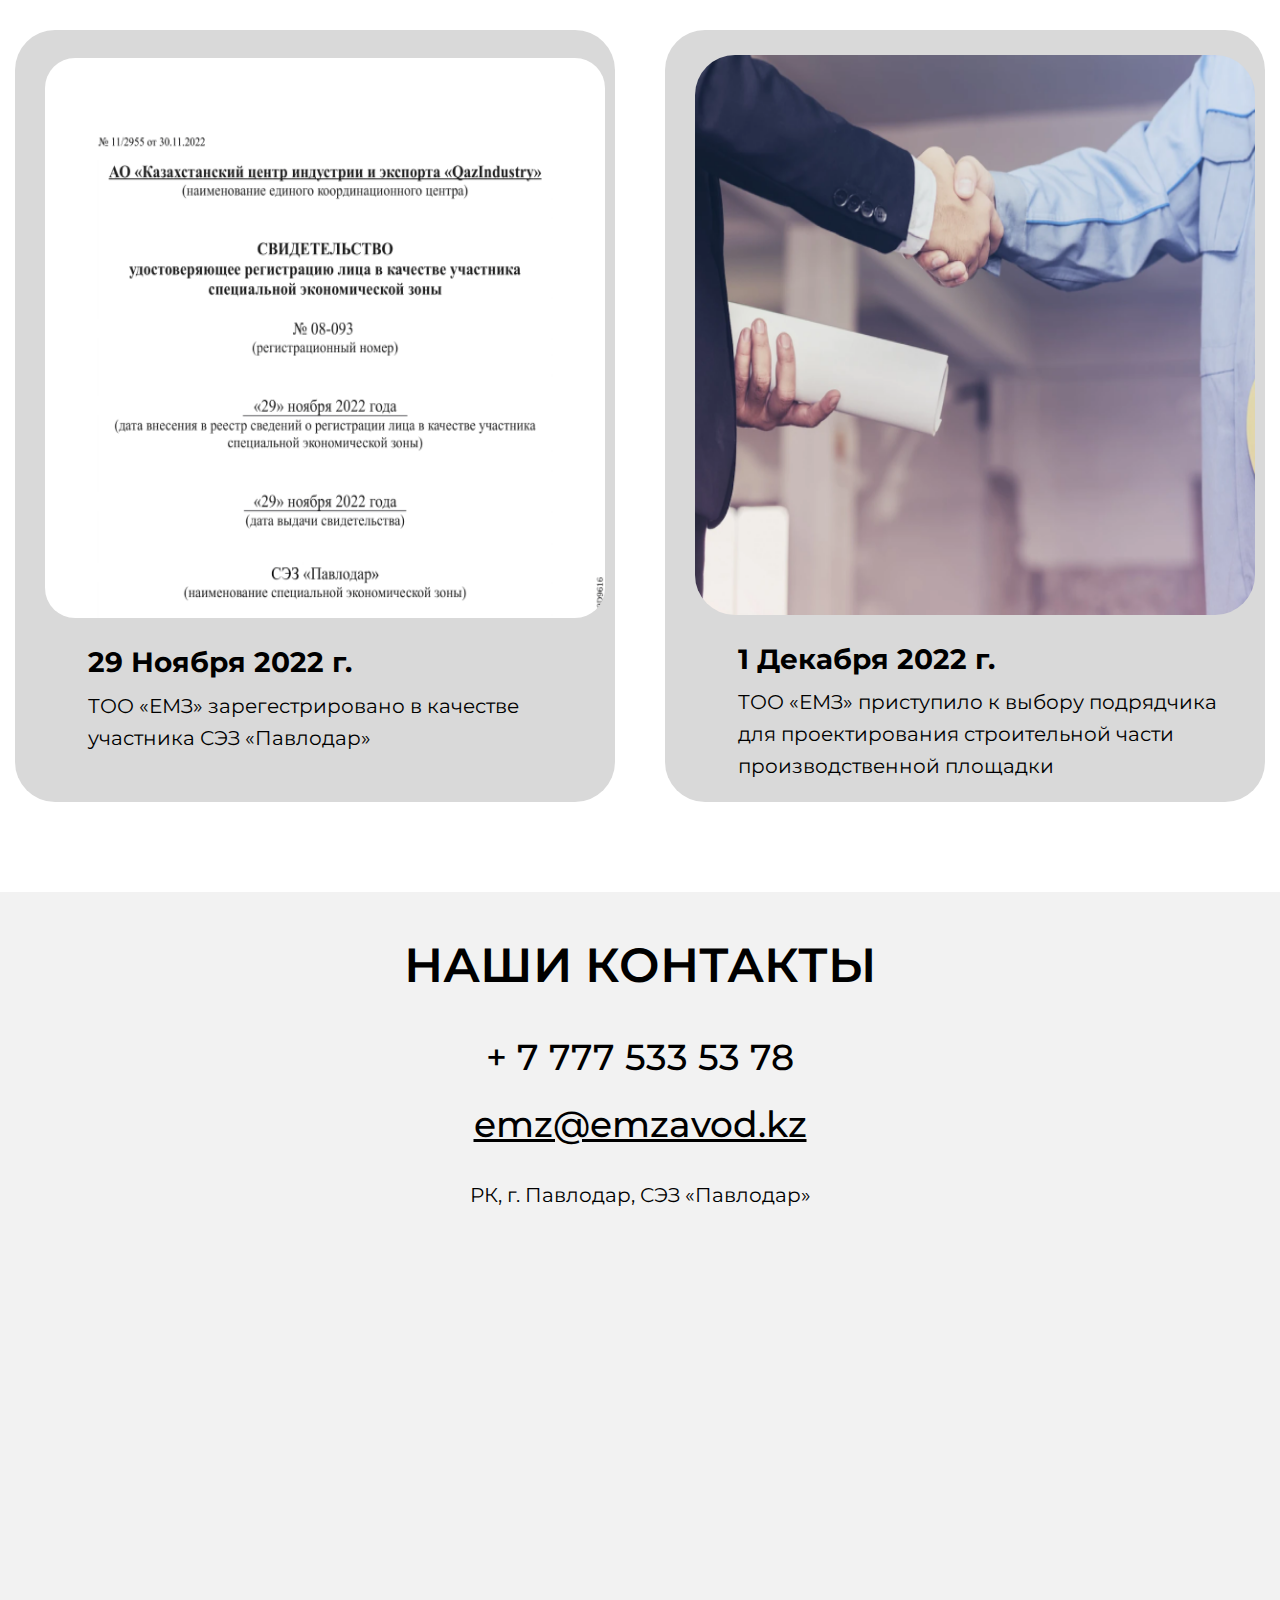
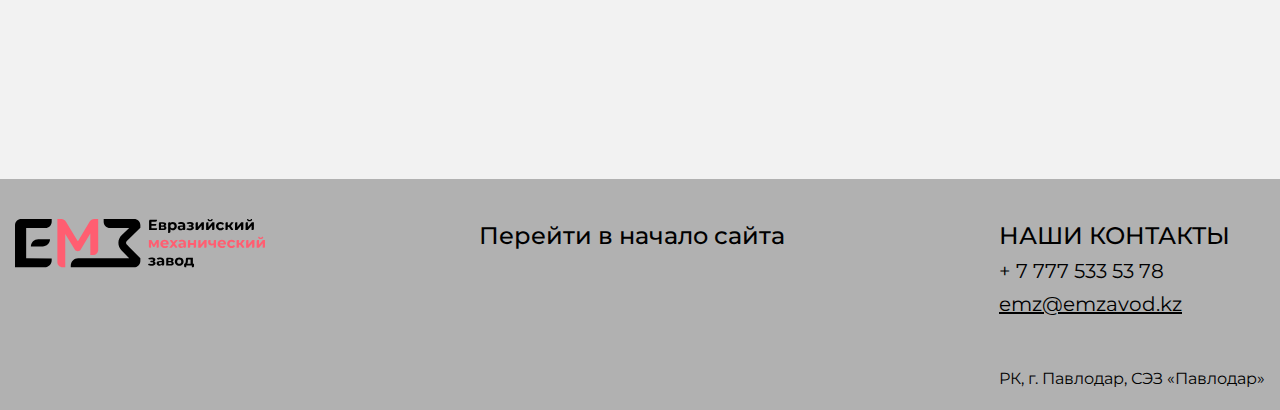
==== commit 3e41bc28: "ну" ====
--- a/index.html
+++ b/index.html
@@ -37,7 +37,7 @@
 
     <div class="intro" id="intro">
         <div class="container">
-          <p class="intro_text">Запуск 1 очереди IV квартал 2023 г.   Ввод в производство всего комплекс IV квартал 2024</p>
+          <p class="intro_text">Запуск 1 очереди - IV квартал 2023 г. Ввод в производство всего комплекса - IV квартал 2024 г.</p>
             <div class="intro__inner">
               <div class="intro_img">
                 <img class="intro_img_img" src="assets/images/intro/noname.svg" alt="">
@@ -56,7 +56,7 @@
         </div>
     </div>                          <!-- /.intro -->
 
-    <div class="inter" id="services">
+    <div class="inter inter--services" id="services">
 
     </div>
 
@@ -65,7 +65,7 @@
         <h2 class="services__title">УСЛУГИ</h2>
         <div class="service">
             <div class="service_item">
-              <p class="services__text">Обработка деталей на вертикально фрезерных 5-осевых обраюатывающих центрах</p>
+              <p class="services__text">Обработка деталей на вертикально фрезерных 5-осевых обрабатывающих центрах</p>
               <li class="services_row">максимальным диаметром до <span class="services__number">1400</span> мм</li>
               <li class="services_row">высотой до <span class="services__number">900</span> мм</li>
             </div>
@@ -81,7 +81,7 @@
               <p class="services__text">Супер-чистовая обработка деталей на фрезерных порталах</p>
               <li class="services_row">массой до <span class="services__number">10</span> тонн</li>
               <li class="services_row">с продольным перемещение до <span class="services__number">24,5</span> м</li>
-              <li class="services_row">оперечным перемещением до <span class="services__number">5</span> м</li>
+              <li class="services_row">с поперечным перемещением до <span class="services__number">5</span> м</li>
               <li class="services_row">высотой до <span class="services__number">2</span> м</li>
             </div>
         </div>
@@ -109,17 +109,20 @@
           <div class="why">
             <img class="why_icon" src="assets\images\about\hands.svg" alt="">
             <p class="why_text">Наше оборудование позволяет изготавливать детали для самого ответственного исполнения</p>
-            <li class="why_row">нефтеперерабатывающая промышленность</li>
+            <li class="why_row">нефтегазовая промышленность</li>
             <li class="why_row">энергетика</li>
-            <li class="why_row">автомобильная промышленность</li>
+            <li class="why_row">оборудование для черной и цветной металлургии</li>
             <li class="why_row">общее машиностроение</li>
+            <li class="why_row">экскаваторное оборудование</li>
+            <li class="why_row">дробильно-размольное оборудование</li>
+
           </div>
           <div class="why">
             <img class="why_icon" src="assets\images\about\stars.svg" alt="">
             <p class="why_text">Мы имеем все условия для обеспечения высокого качества продукции</p>
             <li class="why_row">современные техологии производства</li>
             <li class="why_row">необходимое контрольно-испытательное оборудование</li>
-            <li class="why_row">высокая квалификация инжинерных и рабочих кадров</li>
+            <li class="why_row">высокая квалификация инженерных и рабочих кадров</li>
           </div>
         </div>
       </div>
@@ -145,7 +148,7 @@
           <img class="machine__image" src="assets\images\arrow.svg" alt="">
         </div>
         <div class="machine__row">
-          <p class="machine__row_text">Фрезерные порталы для обработки крпногабаритных деталей</p>
+          <p class="machine__row_text">Фрезерные порталы для обработки крупногабаритных деталей</p>
           <img class="machine__image" src="assets\images\arrow.svg" alt="">
         </div>
       </div>
--- a/assets/css/style.css
+++ b/assets/css/style.css
@@ -50,8 +50,8 @@
     margin-top: 100px;
     margin-bottom: 290px;
     width: 100%;
-    max-height: 900px;
-    min-height: 500px;
+    max-height: 500px;
+    min-height: 400px;
     position: relative;
 
     background-color: #fff;
@@ -71,6 +71,11 @@
   text-align: center;
 
   color: #FF5E71;
+}
+
+.intro__text__begin {
+  display: flex;
+  justify-content: space-between;
 }
 
 .intro__inner {
@@ -323,9 +328,6 @@
 }
 
 .services__title {
-  /* margin-left: 20%; */
-
-  padding-top: 90px;
   padding-bottom: 78px;
 
   font-family: 'Montserrat';
@@ -476,11 +478,10 @@
 }
 
 .machine {
-  padding-bottom: 90px;
+
 }
 
 .machine__title {
-  margin-top: 90px;
   margin-bottom: 40px;
 
   font-family: 'Montserrat';
@@ -539,8 +540,6 @@
 .news__container {
   display: flex;
   justify-content: space-between;
-
-  padding-bottom: 90px;
 }
 
 .news__popup {
@@ -600,6 +599,10 @@
 
 .inter {
   height: 90px;
+}
+
+.inter--services {
+  background-color: #F2F2F2;
 }
 
 .contacts {
